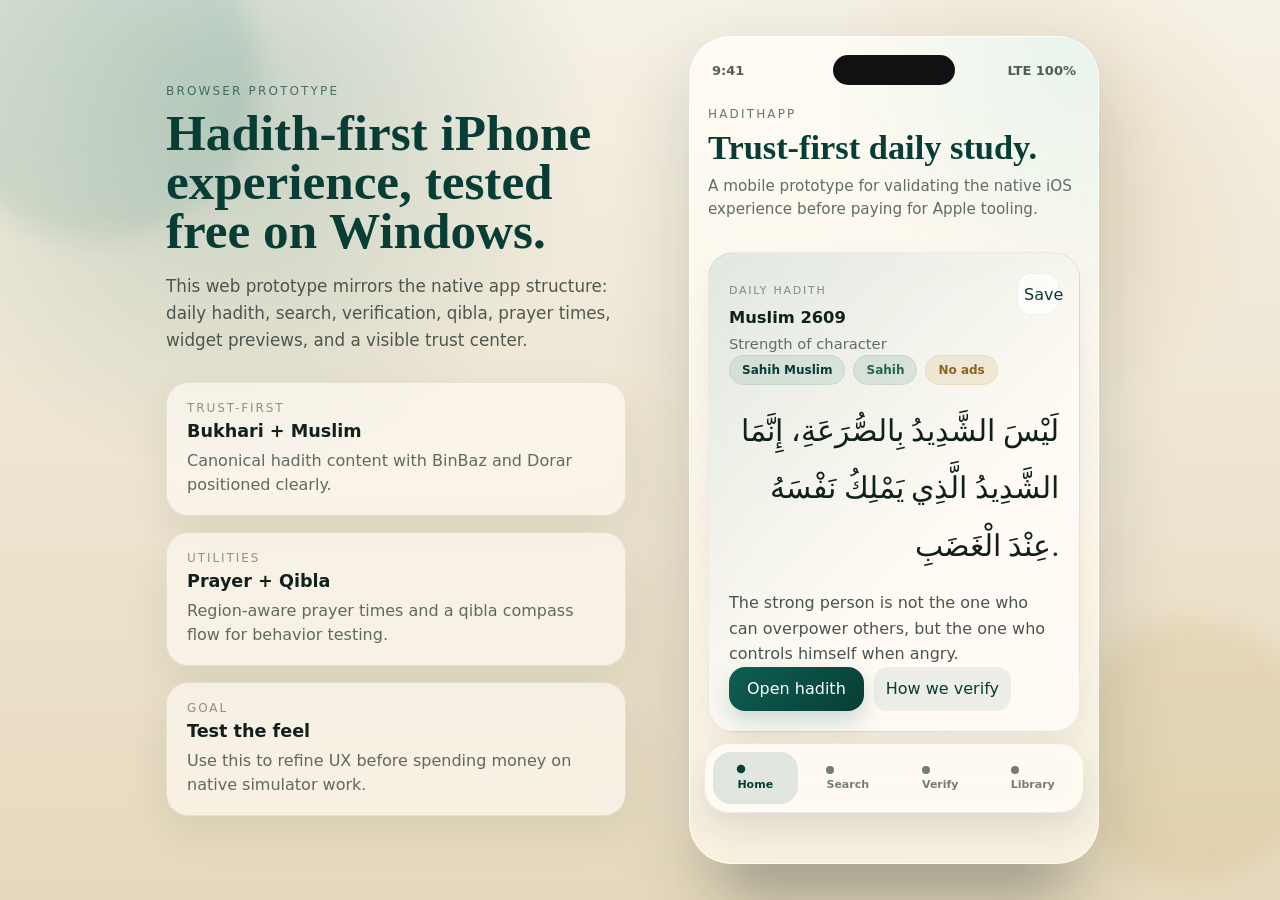
==== web-prototype/index.html @ 1dfb3464 "Add hadith app prototype" ====
<!DOCTYPE html>
<html lang="en">
<head>
  <meta charset="UTF-8">
  <meta name="viewport" content="width=device-width, initial-scale=1, viewport-fit=cover">
  <meta name="theme-color" content="#0f3f38">
  <meta name="mobile-web-app-capable" content="yes">
  <meta name="apple-mobile-web-app-capable" content="yes">
  <meta name="apple-mobile-web-app-status-bar-style" content="default">
  <meta name="apple-mobile-web-app-title" content="HadithApp">
  <meta name="format-detection" content="telephone=no">
  <title>HadithApp Prototype</title>
  <link rel="manifest" href="./manifest.webmanifest">
  <link rel="icon" type="image/png" sizes="192x192" href="./assets/icon-192.png">
  <link rel="apple-touch-icon" sizes="180x180" href="./assets/icon-180.png">
  <link rel="stylesheet" href="./styles.css">
</head>
<body>
  <div class="ambient ambient-one"></div>
  <div class="ambient ambient-two"></div>
  <main class="stage">
    <section class="overview">
      <p class="eyebrow">Browser Prototype</p>
      <h1>Hadith-first iPhone experience, tested free on Windows.</h1>
      <p class="lead">
        This web prototype mirrors the native app structure: daily hadith, search, verification, qibla,
        prayer times, widget previews, and a visible trust center.
      </p>
      <div class="overview-grid">
        <article class="overview-card">
          <span>Trust-first</span>
          <strong>Bukhari + Muslim</strong>
          <p>Canonical hadith content with BinBaz and Dorar positioned clearly.</p>
        </article>
        <article class="overview-card">
          <span>Utilities</span>
          <strong>Prayer + Qibla</strong>
          <p>Region-aware prayer times and a qibla compass flow for behavior testing.</p>
        </article>
        <article class="overview-card">
          <span>Goal</span>
          <strong>Test the feel</strong>
          <p>Use this to refine UX before spending money on native simulator work.</p>
        </article>
      </div>
    </section>

    <section class="phone-frame">
      <div class="phone-shadow"></div>
      <div class="phone">
        <header class="phone-topbar">
          <div class="status-time">9:41</div>
          <div class="dynamic-island"></div>
          <div class="status-meta">LTE 100%</div>
        </header>
        <div id="app" class="app-root" aria-live="polite"></div>
      </div>
    </section>
  </main>

  <script type="module" src="./app.js"></script>
</body>
</html>
---- web-prototype/styles.css ----
:root {
  --bg: #f2ecdf;
  --bg-deep: #d9cfb4;
  --surface: rgba(255, 252, 245, 0.78);
  --surface-strong: rgba(255, 251, 244, 0.94);
  --surface-ink: #15362f;
  --surface-muted: #5f6d66;
  --line: rgba(16, 38, 34, 0.08);
  --line-strong: rgba(16, 38, 34, 0.14);
  --brand: #0f5f53;
  --brand-strong: #073d34;
  --brand-soft: #d6efe7;
  --sand: #f8f3e4;
  --gold: #bc8f3b;
  --gold-soft: #f1d9a1;
  --danger: #a33d31;
  --warning: #b1722f;
  --success: #22674d;
  --shadow: 0 30px 80px rgba(19, 36, 31, 0.16);
  --radius-xl: 34px;
  --radius-lg: 26px;
  --radius-md: 20px;
  --radius-sm: 14px;
  --safe-top: max(16px, env(safe-area-inset-top));
  --safe-bottom: max(14px, env(safe-area-inset-bottom));
  --nav-height: 88px;
  --font-ui: "SF Pro Display", "Segoe UI", system-ui, sans-serif;
  --font-arabic: "Noto Naskh Arabic", "Geeza Pro", "Times New Roman", serif;
  --font-display: "Iowan Old Style", "Palatino Linotype", Georgia, serif;
}

* {
  box-sizing: border-box;
}

html,
body {
  margin: 0;
  min-height: 100%;
}

body {
  font-family: var(--font-ui);
  background:
    radial-gradient(circle at 18% 12%, rgba(11, 95, 83, 0.2), transparent 28%),
    radial-gradient(circle at 80% 20%, rgba(188, 143, 59, 0.18), transparent 20%),
    linear-gradient(180deg, #f6f1e6 0%, #e6d9bd 100%);
  color: #10211d;
  overflow-x: hidden;
}

.ambient {
  position: fixed;
  border-radius: 999px;
  pointer-events: none;
  filter: blur(12px);
  opacity: 0.6;
}

.ambient-one {
  width: 320px;
  height: 320px;
  background: rgba(12, 105, 90, 0.16);
  top: -80px;
  left: -60px;
}

.ambient-two {
  width: 260px;
  height: 260px;
  background: rgba(188, 143, 59, 0.2);
  right: -40px;
  bottom: 20px;
}

.stage {
  display: grid;
  grid-template-columns: minmax(280px, 460px) minmax(340px, 440px);
  gap: 48px;
  align-items: center;
  justify-content: center;
  min-height: 100svh;
  padding: 36px 28px;
}

.overview {
  position: relative;
  z-index: 1;
}

.eyebrow {
  margin: 0 0 10px;
  font-size: 12px;
  letter-spacing: 0.18em;
  text-transform: uppercase;
  color: rgba(15, 63, 56, 0.68);
}

.overview h1 {
  margin: 0;
  font-family: var(--font-display);
  font-size: clamp(2.2rem, 4vw, 4.4rem);
  line-height: 0.96;
  color: var(--brand-strong);
}

.lead {
  max-width: 48ch;
  margin: 18px 0 0;
  font-size: 1.05rem;
  line-height: 1.6;
  color: rgba(16, 33, 29, 0.72);
}

.overview-grid {
  display: grid;
  gap: 16px;
  margin-top: 28px;
}

.overview-card {
  padding: 18px 20px;
  border-radius: 22px;
  background: rgba(255, 251, 244, 0.65);
  backdrop-filter: blur(14px);
  border: 1px solid rgba(16, 33, 29, 0.08);
  box-shadow: 0 16px 44px rgba(16, 33, 29, 0.08);
}

.overview-card span {
  display: block;
  font-size: 12px;
  text-transform: uppercase;
  letter-spacing: 0.16em;
  color: rgba(16, 33, 29, 0.46);
}

.overview-card strong {
  display: block;
  margin-top: 6px;
  font-size: 1.1rem;
}

.overview-card p {
  margin: 8px 0 0;
  color: rgba(16, 33, 29, 0.66);
  line-height: 1.5;
}

.phone-frame {
  position: relative;
  display: flex;
  justify-content: center;
}

.phone-shadow {
  position: absolute;
  inset: auto 0 -24px 0;
  height: 42px;
  margin: auto;
  width: min(88%, 340px);
  background: rgba(16, 33, 29, 0.28);
  filter: blur(26px);
  border-radius: 999px;
}

.phone {
  position: relative;
  width: min(100%, 410px);
  height: min(92svh, 880px);
  background:
    radial-gradient(circle at top right, rgba(214, 239, 231, 0.6), transparent 30%),
    linear-gradient(180deg, rgba(255, 252, 245, 0.92) 0%, rgba(249, 243, 228, 0.92) 100%);
  border-radius: 42px;
  border: 1px solid rgba(255, 255, 255, 0.74);
  box-shadow: var(--shadow);
  overflow: hidden;
  backdrop-filter: blur(24px);
}

.phone-topbar {
  display: grid;
  grid-template-columns: 1fr auto 1fr;
  align-items: center;
  padding: calc(var(--safe-top) + 2px) 22px 10px;
  font-size: 13px;
  font-weight: 600;
  color: rgba(16, 33, 29, 0.72);
}

.status-time {
  justify-self: start;
}

.status-meta {
  justify-self: end;
}

.dynamic-island {
  width: 122px;
  height: 30px;
  border-radius: 999px;
  background: #111;
  justify-self: center;
}

.app-root {
  position: relative;
  height: calc(100% - 68px - var(--safe-top));
}

.screen {
  position: absolute;
  inset: 0 0 var(--nav-height) 0;
  overflow-y: auto;
  padding: 6px 18px calc(var(--safe-bottom) + 28px);
  scrollbar-width: none;
}

.screen::-webkit-scrollbar {
  display: none;
}

.screen-page {
  padding-top: 6px;
  animation: rise-fade 320ms ease;
}

.page-header {
  margin-bottom: 18px;
}

.page-title {
  margin: 0;
  font-family: var(--font-display);
  font-size: 2.15rem;
  line-height: 0.98;
  color: var(--brand-strong);
}

.page-subtitle {
  margin: 10px 0 0;
  font-size: 0.95rem;
  line-height: 1.5;
  color: var(--surface-muted);
}

.stack {
  display: grid;
  gap: 14px;
}

.card,
.sheet-card,
.widget-card,
.overview-panel {
  position: relative;
  border-radius: var(--radius-lg);
  border: 1px solid var(--line);
  background: var(--surface);
  backdrop-filter: blur(20px);
  box-shadow: 0 16px 32px rgba(16, 33, 29, 0.06);
}

.card {
  padding: 18px;
}

.hero-card {
  padding: 20px;
  background:
    linear-gradient(135deg, rgba(15, 95, 83, 0.12) 0%, rgba(255, 251, 244, 0.9) 62%),
    var(--surface);
}

.card-title-row {
  display: flex;
  justify-content: space-between;
  align-items: start;
  gap: 14px;
}

.card-eyebrow {
  font-size: 11px;
  letter-spacing: 0.16em;
  text-transform: uppercase;
  color: rgba(16, 33, 29, 0.48);
}

.card-title {
  margin: 6px 0 0;
  font-size: 1.02rem;
  font-weight: 700;
}

.card-subtitle {
  margin: 6px 0 0;
  font-size: 0.92rem;
  line-height: 1.45;
  color: var(--surface-muted);
}

.hadith-arabic {
  margin: 18px 0 0;
  font-family: var(--font-arabic);
  font-size: clamp(1.5rem, 3vw, 1.9rem);
  line-height: 1.9;
  text-align: right;
}

.hadith-english {
  margin: 14px 0 0;
  line-height: 1.6;
  color: rgba(16, 33, 29, 0.76);
}

.badge-row,
.meta-row {
  display: flex;
  flex-wrap: wrap;
  gap: 8px;
}

.badge {
  display: inline-flex;
  align-items: center;
  gap: 6px;
  min-height: 30px;
  padding: 0 12px;
  border-radius: 999px;
  font-size: 12px;
  font-weight: 700;
  border: 1px solid transparent;
}

.badge-brand {
  color: var(--brand-strong);
  background: rgba(15, 95, 83, 0.1);
  border-color: rgba(15, 95, 83, 0.08);
}

.badge-gold {
  color: #8a651d;
  background: rgba(188, 143, 59, 0.14);
  border-color: rgba(188, 143, 59, 0.12);
}

.badge-success {
  color: var(--success);
  background: rgba(34, 103, 77, 0.12);
  border-color: rgba(34, 103, 77, 0.08);
}

.badge-warning {
  color: var(--warning);
  background: rgba(177, 114, 47, 0.12);
  border-color: rgba(177, 114, 47, 0.08);
}

.badge-danger {
  color: var(--danger);
  background: rgba(163, 61, 49, 0.12);
  border-color: rgba(163, 61, 49, 0.08);
}

.button,
.ghost-button,
.icon-button,
.nav-button {
  appearance: none;
  border: none;
  font: inherit;
  cursor: pointer;
}

.button {
  display: inline-flex;
  align-items: center;
  justify-content: center;
  gap: 8px;
  min-height: 44px;
  padding: 0 18px;
  border-radius: 16px;
  color: white;
  background: linear-gradient(135deg, var(--brand) 0%, var(--brand-strong) 100%);
  box-shadow: 0 10px 24px rgba(15, 95, 83, 0.22);
}

.button.secondary {
  color: var(--surface-ink);
  background: rgba(255, 255, 255, 0.72);
  box-shadow: none;
}

.ghost-button {
  min-height: 40px;
  padding: 0 12px;
  border-radius: 14px;
  color: var(--brand-strong);
  background: rgba(15, 95, 83, 0.08);
}

.icon-button {
  width: 42px;
  height: 42px;
  border-radius: 14px;
  background: rgba(255, 255, 255, 0.72);
  color: var(--brand-strong);
  border: 1px solid rgba(16, 33, 29, 0.06);
}

.utility-grid {
  display: grid;
  grid-template-columns: repeat(2, minmax(0, 1fr));
  gap: 12px;
}

.utility-card {
  padding: 16px;
  min-height: 150px;
  border-radius: 24px;
  background:
    radial-gradient(circle at top right, rgba(255, 255, 255, 0.8), transparent 28%),
    linear-gradient(145deg, rgba(15, 95, 83, 0.12), rgba(255, 251, 244, 0.94));
  border: 1px solid rgba(16, 33, 29, 0.08);
}

.utility-card.qibla {
  background:
    radial-gradient(circle at top right, rgba(255, 255, 255, 0.8), transparent 28%),
    linear-gradient(145deg, rgba(65, 132, 129, 0.14), rgba(255, 251, 244, 0.94));
}

.utility-kicker {
  font-size: 12px;
  letter-spacing: 0.14em;
  text-transform: uppercase;
  color: rgba(16, 33, 29, 0.44);
}

.utility-title {
  margin: 8px 0 0;
  font-size: 1rem;
  font-weight: 700;
}

.utility-copy {
  margin: 8px 0 0;
  line-height: 1.45;
  color: var(--surface-muted);
}

.widget-grid {
  display: grid;
  grid-template-columns: 1fr 1fr;
  gap: 12px;
}

.widget-card {
  padding: 16px;
  min-height: 166px;
  background:
    linear-gradient(180deg, rgba(252, 249, 243, 0.98), rgba(239, 248, 244, 0.86));
}

.widget-card.prayer {
  background:
    linear-gradient(180deg, rgba(255, 251, 245, 0.98), rgba(245, 238, 219, 0.92));
}

.widget-mini-label {
  font-size: 11px;
  letter-spacing: 0.16em;
  text-transform: uppercase;
  color: rgba(16, 33, 29, 0.4);
}

.widget-title {
  margin: 8px 0 0;
  font-size: 0.98rem;
  font-weight: 700;
}

.widget-body {
  margin-top: 10px;
  font-size: 0.88rem;
  line-height: 1.45;
}

.widget-arabic {
  margin-top: 10px;
  font-family: var(--font-arabic);
  font-size: 1.05rem;
  line-height: 1.75;
  text-align: right;
}

.field,
.textarea,
.select {
  width: 100%;
  border-radius: 18px;
  border: 1px solid rgba(16, 33, 29, 0.08);
  background: rgba(255, 255, 255, 0.82);
  color: #11221e;
  font: inherit;
}

.field,
.select {
  min-height: 48px;
  padding: 0 14px;
}

.textarea {
  min-height: 150px;
  resize: vertical;
  padding: 14px;
  line-height: 1.55;
}

.list {
  display: grid;
  gap: 10px;
}

.list-item {
  padding: 16px;
  border-radius: 20px;
  background: rgba(255, 255, 255, 0.68);
  border: 1px solid rgba(16, 33, 29, 0.06);
}

.list-title {
  margin: 0;
  font-size: 0.98rem;
  font-weight: 700;
}

.list-copy {
  margin: 8px 0 0;
  line-height: 1.5;
  color: var(--surface-muted);
}

.list-foot {
  margin-top: 10px;
  font-size: 12px;
  color: rgba(16, 33, 29, 0.5);
}

.bottom-nav {
  position: absolute;
  inset: auto 14px calc(var(--safe-bottom) + 10px) 14px;
  height: 70px;
  padding: 8px;
  display: grid;
  grid-template-columns: repeat(4, 1fr);
  gap: 8px;
  border-radius: 24px;
  background: rgba(255, 251, 244, 0.88);
  border: 1px solid rgba(16, 33, 29, 0.08);
  backdrop-filter: blur(18px);
  box-shadow: 0 14px 34px rgba(16, 33, 29, 0.12);
}

.nav-button {
  display: grid;
  place-items: center;
  border-radius: 18px;
  color: rgba(16, 33, 29, 0.58);
  background: transparent;
  transition: transform 180ms ease, background 180ms ease, color 180ms ease;
}

.nav-button strong {
  display: block;
  font-size: 11px;
  margin-top: 4px;
}

.nav-button.active {
  color: var(--brand-strong);
  background: rgba(15, 95, 83, 0.12);
}

.nav-button.active .nav-dot {
  transform: translateY(-1px) scale(1.06);
}

.nav-dot {
  width: 8px;
  height: 8px;
  border-radius: 999px;
  background: currentColor;
  transition: transform 180ms ease;
}

.sheet-backdrop {
  position: absolute;
  inset: 0;
  background: rgba(15, 28, 25, 0.44);
  backdrop-filter: blur(20px);
  animation: fade-in 220ms ease;
}

.sheet {
  position: absolute;
  inset: 18px 12px calc(var(--safe-bottom) + 12px);
  display: grid;
  grid-template-rows: auto 1fr;
  gap: 10px;
  padding: 14px 14px 0;
  border-radius: 30px;
  background: rgba(249, 244, 235, 0.96);
  border: 1px solid rgba(255, 255, 255, 0.48);
  box-shadow: 0 30px 70px rgba(0, 0, 0, 0.18);
  animation: sheet-rise 280ms cubic-bezier(.2,.8,.2,1);
}

.sheet-grabber {
  justify-self: center;
  width: 58px;
  height: 6px;
  border-radius: 999px;
  background: rgba(16, 33, 29, 0.18);
}

.sheet-body {
  overflow-y: auto;
  padding: 0 4px calc(var(--safe-bottom) + 18px);
  scrollbar-width: none;
}

.sheet-body::-webkit-scrollbar {
  display: none;
}

.sheet-head {
  display: flex;
  justify-content: space-between;
  align-items: start;
  gap: 14px;
  margin-bottom: 16px;
}

.sheet-title {
  margin: 4px 0 0;
  font-family: var(--font-display);
  font-size: 1.9rem;
  line-height: 0.98;
}

.muted {
  color: var(--surface-muted);
}

.info-grid {
  display: grid;
  gap: 10px;
}

.info-row,
.setting-row {
  display: flex;
  justify-content: space-between;
  align-items: center;
  gap: 12px;
  padding: 12px 0;
  border-bottom: 1px solid rgba(16, 33, 29, 0.08);
}

.info-row:last-child,
.setting-row:last-child {
  border-bottom: none;
}

.mono {
  font-family: ui-monospace, SFMono-Regular, Menlo, monospace;
}

.dial-wrap {
  margin-top: 10px;
  display: grid;
  place-items: center;
}

.dial {
  position: relative;
  width: min(100%, 280px);
  aspect-ratio: 1;
  border-radius: 50%;
  background:
    radial-gradient(circle at center, rgba(255,255,255,0.86) 0%, rgba(214,239,231,0.7) 40%, rgba(15,95,83,0.08) 100%);
  border: 1px solid rgba(16, 33, 29, 0.08);
}

.dial-ring {
  position: absolute;
  inset: 14px;
  border-radius: 50%;
  border: 1px dashed rgba(16, 33, 29, 0.18);
}

.dial-north {
  position: absolute;
  top: 18px;
  left: 50%;
  transform: translateX(-50%);
  font-size: 11px;
  font-weight: 700;
  letter-spacing: 0.16em;
  text-transform: uppercase;
  color: rgba(16, 33, 29, 0.48);
}

.dial-arrow {
  position: absolute;
  left: 50%;
  top: 50%;
  width: 18px;
  height: 112px;
  transform-origin: center 80%;
  transform: translate(-50%, -82%) rotate(var(--arrow-rotation, 0deg));
}

.dial-arrow::before {
  content: "";
  position: absolute;
  left: 50%;
  top: 0;
  width: 18px;
  height: 18px;
  transform: translateX(-50%) rotate(45deg);
  border-radius: 4px;
  background: linear-gradient(180deg, #0f7767, #0f4c42);
}

.dial-arrow::after {
  content: "";
  position: absolute;
  left: 50%;
  top: 12px;
  width: 8px;
  height: 96px;
  transform: translateX(-50%);
  border-radius: 999px;
  background: linear-gradient(180deg, rgba(15,119,103,0.9), rgba(15,76,66,0.16));
}

.map-card {
  padding: 14px;
  border-radius: 24px;
  background: rgba(255, 255, 255, 0.72);
  border: 1px solid rgba(16, 33, 29, 0.06);
}

.map-card svg {
  width: 100%;
  height: auto;
  display: block;
}

.kpi-grid {
  display: grid;
  grid-template-columns: repeat(3, 1fr);
  gap: 10px;
}

.kpi {
  padding: 14px;
  border-radius: 20px;
  background: rgba(255, 255, 255, 0.72);
  border: 1px solid rgba(16, 33, 29, 0.06);
}

.kpi-label {
  font-size: 11px;
  letter-spacing: 0.16em;
  text-transform: uppercase;
  color: rgba(16, 33, 29, 0.44);
}

.kpi-value {
  margin-top: 8px;
  font-size: 1.1rem;
  font-weight: 800;
}

.segmented {
  display: inline-grid;
  grid-template-columns: repeat(2, minmax(0, 1fr));
  gap: 6px;
  padding: 6px;
  border-radius: 18px;
  background: rgba(15, 95, 83, 0.08);
}

.segment-button {
  min-height: 38px;
  padding: 0 14px;
  border-radius: 14px;
  background: transparent;
  color: rgba(16, 33, 29, 0.62);
}

.segment-button.active {
  background: rgba(255, 255, 255, 0.88);
  color: var(--brand-strong);
  box-shadow: 0 4px 10px rgba(16, 33, 29, 0.08);
}

.settings-grid {
  display: grid;
  gap: 12px;
}

.offset-grid {
  display: grid;
  gap: 10px;
}

.offset-row {
  display: grid;
  grid-template-columns: 1fr auto auto auto;
  gap: 8px;
  align-items: center;
  padding: 12px 14px;
  border-radius: 18px;
  background: rgba(255, 255, 255, 0.74);
}

.offset-value {
  min-width: 54px;
  text-align: center;
  font-weight: 700;
}

.empty-state {
  padding: 22px;
  border-radius: 22px;
  background: rgba(255,255,255,0.58);
  border: 1px dashed rgba(16, 33, 29, 0.12);
  color: var(--surface-muted);
  line-height: 1.55;
}

.link-list {
  display: grid;
  gap: 10px;
}

.link-card {
  display: block;
  padding: 16px;
  border-radius: 20px;
  text-decoration: none;
  color: inherit;
  background: rgba(255,255,255,0.74);
  border: 1px solid rgba(16, 33, 29, 0.06);
}

.link-card strong {
  display: block;
}

.link-card span {
  display: block;
  margin-top: 8px;
  line-height: 1.5;
  color: var(--surface-muted);
}

.actions {
  display: flex;
  flex-wrap: wrap;
  gap: 10px;
}

.footer-note {
  margin-top: 16px;
  font-size: 12px;
  line-height: 1.5;
  color: rgba(16, 33, 29, 0.5);
}

@keyframes rise-fade {
  from {
    opacity: 0;
    transform: translateY(10px);
  }
  to {
    opacity: 1;
    transform: translateY(0);
  }
}

@keyframes fade-in {
  from { opacity: 0; }
  to { opacity: 1; }
}

@keyframes sheet-rise {
  from {
    opacity: 0;
    transform: translateY(18px) scale(0.98);
  }
  to {
    opacity: 1;
    transform: translateY(0) scale(1);
  }
}

@media (max-width: 1080px) {
  .stage {
    grid-template-columns: 1fr;
    justify-items: center;
    gap: 22px;
    padding: 18px 12px 26px;
  }

  .overview {
    max-width: 540px;
    text-align: center;
  }

  .lead {
    margin-left: auto;
    margin-right: auto;
  }
}

@media (max-width: 640px) {
  .overview {
    display: none;
  }

  .stage {
    padding: 0;
    min-height: 100svh;
  }

  .phone-frame,
  .phone,
  .phone-shadow {
    width: 100%;
    height: 100svh;
    max-width: none;
  }

  .phone {
    border-radius: 0;
    border: none;
  }

  .utility-grid,
  .widget-grid {
    grid-template-columns: 1fr;
  }
}

body.standalone .ambient {
  display: none;
}

body.standalone .stage {
  padding: 0;
  gap: 0;
  min-height: 100svh;
  grid-template-columns: 1fr;
}

body.standalone .overview {
  display: none;
}

body.standalone .phone-frame,
body.standalone .phone {
  width: 100%;
  max-width: none;
  height: 100svh;
}

body.standalone .phone {
  border-radius: 0;
  border: none;
  box-shadow: none;
}

body.standalone .phone-shadow,
body.standalone .phone-topbar {
  display: none;
}

body.standalone .app-root {
  height: 100%;
}

body.standalone .screen {
  padding-top: calc(var(--safe-top) + 8px);
}

@media (display-mode: standalone) {
  .ambient {
    display: none;
  }

  .stage {
    padding: 0;
    gap: 0;
    min-height: 100svh;
    grid-template-columns: 1fr;
  }

  .overview {
    display: none;
  }

  .phone-frame,
  .phone {
    width: 100%;
    max-width: none;
    height: 100svh;
  }

  .phone {
    border-radius: 0;
    border: none;
    box-shadow: none;
  }

  .phone-shadow,
  .phone-topbar {
    display: none;
  }

  .app-root {
    height: 100%;
  }

  .screen {
    padding-top: calc(var(--safe-top) + 8px);
  }
}
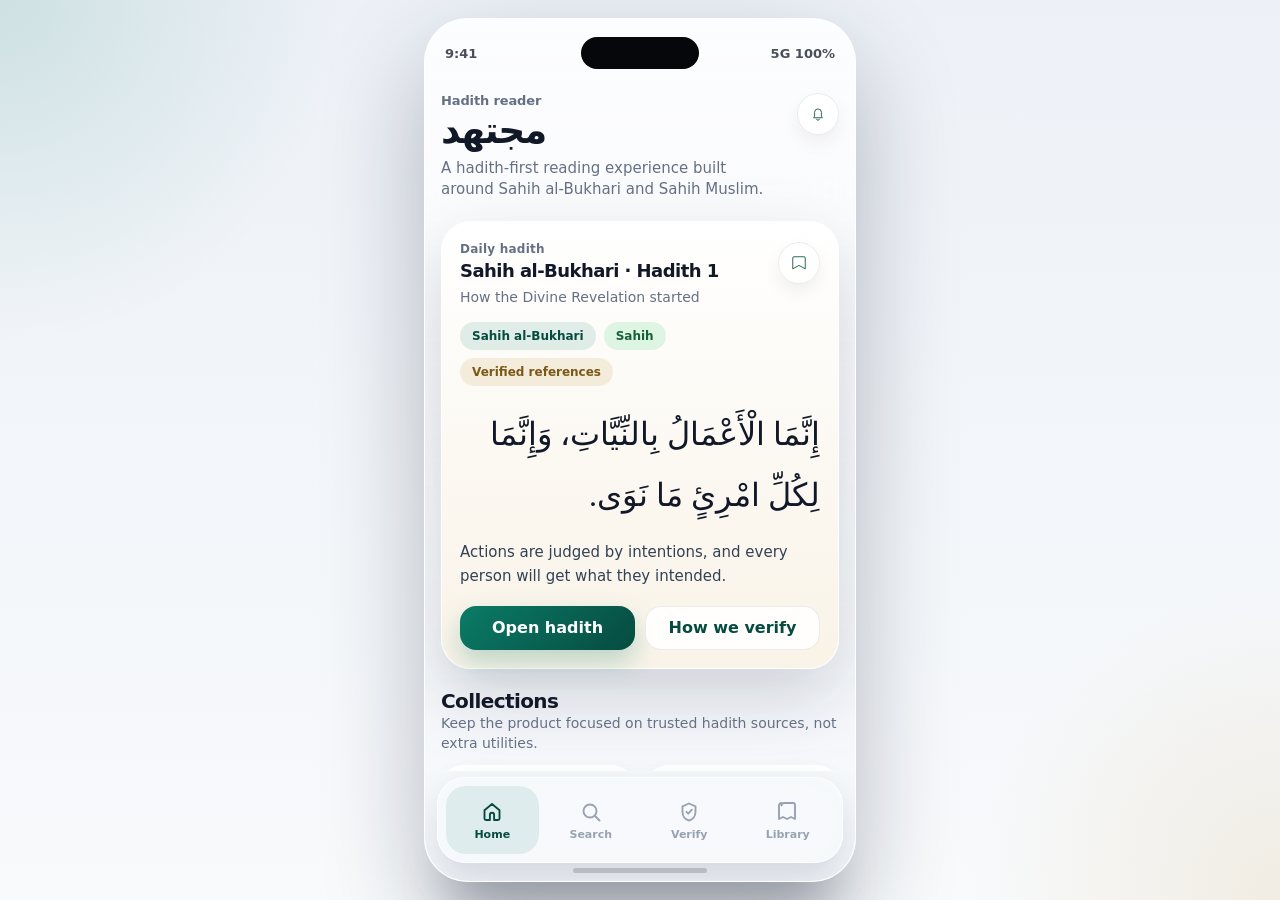
==== commit c78b3a3d: "Refocus prototype on hadith reading" ====
--- a/web-prototype/index.html
+++ b/web-prototype/index.html
@@ -3,61 +3,33 @@
 <head>
   <meta charset="UTF-8">
   <meta name="viewport" content="width=device-width, initial-scale=1, viewport-fit=cover">
-  <meta name="theme-color" content="#0f3f38">
+  <meta name="theme-color" content="#eef1f7">
   <meta name="mobile-web-app-capable" content="yes">
   <meta name="apple-mobile-web-app-capable" content="yes">
-  <meta name="apple-mobile-web-app-status-bar-style" content="default">
-  <meta name="apple-mobile-web-app-title" content="HadithApp">
+  <meta name="apple-mobile-web-app-status-bar-style" content="black-translucent">
+  <meta name="apple-mobile-web-app-title" content="مجتهد">
   <meta name="format-detection" content="telephone=no">
-  <title>HadithApp Prototype</title>
+  <title>مجتهد</title>
   <link rel="manifest" href="./manifest.webmanifest">
   <link rel="icon" type="image/png" sizes="192x192" href="./assets/icon-192.png">
   <link rel="apple-touch-icon" sizes="180x180" href="./assets/icon-180.png">
   <link rel="stylesheet" href="./styles.css">
 </head>
 <body>
-  <div class="ambient ambient-one"></div>
-  <div class="ambient ambient-two"></div>
-  <main class="stage">
-    <section class="overview">
-      <p class="eyebrow">Browser Prototype</p>
-      <h1>Hadith-first iPhone experience, tested free on Windows.</h1>
-      <p class="lead">
-        This web prototype mirrors the native app structure: daily hadith, search, verification, qibla,
-        prayer times, widget previews, and a visible trust center.
-      </p>
-      <div class="overview-grid">
-        <article class="overview-card">
-          <span>Trust-first</span>
-          <strong>Bukhari + Muslim</strong>
-          <p>Canonical hadith content with BinBaz and Dorar positioned clearly.</p>
-        </article>
-        <article class="overview-card">
-          <span>Utilities</span>
-          <strong>Prayer + Qibla</strong>
-          <p>Region-aware prayer times and a qibla compass flow for behavior testing.</p>
-        </article>
-        <article class="overview-card">
-          <span>Goal</span>
-          <strong>Test the feel</strong>
-          <p>Use this to refine UX before spending money on native simulator work.</p>
-        </article>
-      </div>
-    </section>
-
-    <section class="phone-frame">
-      <div class="phone-shadow"></div>
-      <div class="phone">
-        <header class="phone-topbar">
+  <main class="device-stage">
+    <section class="device-frame" aria-label="iPhone preview shell">
+      <div class="device-shadow"></div>
+      <div class="device">
+        <header class="status-bar" aria-hidden="true">
           <div class="status-time">9:41</div>
-          <div class="dynamic-island"></div>
-          <div class="status-meta">LTE 100%</div>
+          <div class="status-island"></div>
+          <div class="status-meta">5G 100%</div>
         </header>
         <div id="app" class="app-root" aria-live="polite"></div>
+        <div class="home-indicator" aria-hidden="true"></div>
       </div>
     </section>
   </main>
-
   <script type="module" src="./app.js"></script>
 </body>
 </html>
--- a/web-prototype/styles.css
+++ b/web-prototype/styles.css
@@ -1,32 +1,32 @@
 :root {
-  --bg: #f2ecdf;
-  --bg-deep: #d9cfb4;
-  --surface: rgba(255, 252, 245, 0.78);
-  --surface-strong: rgba(255, 251, 244, 0.94);
-  --surface-ink: #15362f;
-  --surface-muted: #5f6d66;
-  --line: rgba(16, 38, 34, 0.08);
-  --line-strong: rgba(16, 38, 34, 0.14);
-  --brand: #0f5f53;
-  --brand-strong: #073d34;
-  --brand-soft: #d6efe7;
-  --sand: #f8f3e4;
-  --gold: #bc8f3b;
-  --gold-soft: #f1d9a1;
-  --danger: #a33d31;
-  --warning: #b1722f;
-  --success: #22674d;
-  --shadow: 0 30px 80px rgba(19, 36, 31, 0.16);
+  --bg: #edf1f7;
+  --bg-bottom: #f8fafc;
+  --surface: rgba(255, 255, 255, 0.88);
+  --surface-strong: rgba(255, 255, 255, 0.96);
+  --surface-tint: rgba(246, 249, 252, 0.94);
+  --surface-soft: rgba(251, 244, 232, 0.92);
+  --label: #111827;
+  --secondary: #667085;
+  --tertiary: #98a2b3;
+  --line: rgba(15, 23, 42, 0.08);
+  --line-strong: rgba(15, 23, 42, 0.12);
+  --accent: #0b7b67;
+  --accent-strong: #064b40;
+  --accent-soft: rgba(11, 123, 103, 0.12);
+  --gold: #c59a4a;
+  --shadow: 0 28px 72px rgba(15, 23, 42, 0.18);
+  --phone-shadow: 0 40px 100px rgba(15, 23, 42, 0.28);
   --radius-xl: 34px;
-  --radius-lg: 26px;
-  --radius-md: 20px;
-  --radius-sm: 14px;
-  --safe-top: max(16px, env(safe-area-inset-top));
+  --radius-lg: 28px;
+  --radius-md: 22px;
+  --radius-sm: 18px;
+  --status-height: 54px;
+  --tabbar-height: 86px;
+  --safe-top: max(14px, env(safe-area-inset-top));
   --safe-bottom: max(14px, env(safe-area-inset-bottom));
-  --nav-height: 88px;
   --font-ui: "SF Pro Display", "Segoe UI", system-ui, sans-serif;
+  --font-text: "SF Pro Text", "Segoe UI", system-ui, sans-serif;
   --font-arabic: "Noto Naskh Arabic", "Geeza Pro", "Times New Roman", serif;
-  --font-display: "Iowan Old Style", "Palatino Linotype", Georgia, serif;
 }
 
 * {
@@ -40,152 +40,82 @@
 }
 
 body {
-  font-family: var(--font-ui);
+  font-family: var(--font-text);
+  color: var(--label);
   background:
-    radial-gradient(circle at 18% 12%, rgba(11, 95, 83, 0.2), transparent 28%),
-    radial-gradient(circle at 80% 20%, rgba(188, 143, 59, 0.18), transparent 20%),
-    linear-gradient(180deg, #f6f1e6 0%, #e6d9bd 100%);
-  color: #10211d;
-  overflow-x: hidden;
-}
-
-.ambient {
-  position: fixed;
+    radial-gradient(circle at top left, rgba(11, 123, 103, 0.14), transparent 22%),
+    radial-gradient(circle at bottom right, rgba(197, 154, 74, 0.14), transparent 20%),
+    linear-gradient(180deg, var(--bg) 0%, var(--bg-bottom) 100%);
+  overflow: hidden;
+}
+
+button,
+input,
+textarea,
+select {
+  font: inherit;
+}
+
+button {
+  appearance: none;
+  border: none;
+  background: transparent;
+  cursor: pointer;
+}
+
+input,
+textarea,
+select {
+  appearance: none;
+  border: none;
+  outline: none;
+  background: transparent;
+  color: inherit;
+}
+
+.device-stage {
+  display: grid;
+  place-items: center;
+  min-height: 100svh;
+  padding: 18px;
+}
+
+.device-frame {
+  position: relative;
+  width: min(100vw, 432px);
+}
+
+.device-shadow {
+  position: absolute;
+  inset: auto 24px -18px;
+  height: 42px;
   border-radius: 999px;
-  pointer-events: none;
-  filter: blur(12px);
-  opacity: 0.6;
-}
-
-.ambient-one {
-  width: 320px;
-  height: 320px;
-  background: rgba(12, 105, 90, 0.16);
-  top: -80px;
-  left: -60px;
-}
-
-.ambient-two {
-  width: 260px;
-  height: 260px;
-  background: rgba(188, 143, 59, 0.2);
-  right: -40px;
-  bottom: 20px;
-}
-
-.stage {
-  display: grid;
-  grid-template-columns: minmax(280px, 460px) minmax(340px, 440px);
-  gap: 48px;
-  align-items: center;
-  justify-content: center;
-  min-height: 100svh;
-  padding: 36px 28px;
-}
-
-.overview {
+  background: rgba(15, 23, 42, 0.32);
+  filter: blur(24px);
+}
+
+.device {
   position: relative;
-  z-index: 1;
-}
-
-.eyebrow {
-  margin: 0 0 10px;
-  font-size: 12px;
-  letter-spacing: 0.18em;
-  text-transform: uppercase;
-  color: rgba(15, 63, 56, 0.68);
-}
-
-.overview h1 {
-  margin: 0;
-  font-family: var(--font-display);
-  font-size: clamp(2.2rem, 4vw, 4.4rem);
-  line-height: 0.96;
-  color: var(--brand-strong);
-}
-
-.lead {
-  max-width: 48ch;
-  margin: 18px 0 0;
-  font-size: 1.05rem;
-  line-height: 1.6;
-  color: rgba(16, 33, 29, 0.72);
-}
-
-.overview-grid {
-  display: grid;
-  gap: 16px;
-  margin-top: 28px;
-}
-
-.overview-card {
-  padding: 18px 20px;
-  border-radius: 22px;
-  background: rgba(255, 251, 244, 0.65);
-  backdrop-filter: blur(14px);
-  border: 1px solid rgba(16, 33, 29, 0.08);
-  box-shadow: 0 16px 44px rgba(16, 33, 29, 0.08);
-}
-
-.overview-card span {
-  display: block;
-  font-size: 12px;
-  text-transform: uppercase;
-  letter-spacing: 0.16em;
-  color: rgba(16, 33, 29, 0.46);
-}
-
-.overview-card strong {
-  display: block;
-  margin-top: 6px;
-  font-size: 1.1rem;
-}
-
-.overview-card p {
-  margin: 8px 0 0;
-  color: rgba(16, 33, 29, 0.66);
-  line-height: 1.5;
-}
-
-.phone-frame {
-  position: relative;
-  display: flex;
-  justify-content: center;
-}
-
-.phone-shadow {
-  position: absolute;
-  inset: auto 0 -24px 0;
-  height: 42px;
-  margin: auto;
-  width: min(88%, 340px);
-  background: rgba(16, 33, 29, 0.28);
-  filter: blur(26px);
-  border-radius: 999px;
-}
-
-.phone {
-  position: relative;
-  width: min(100%, 410px);
-  height: min(92svh, 880px);
+  width: 100%;
+  height: min(920px, calc(100svh - 36px));
+  border-radius: 44px;
+  overflow: hidden;
+  border: 1px solid rgba(255, 255, 255, 0.72);
   background:
-    radial-gradient(circle at top right, rgba(214, 239, 231, 0.6), transparent 30%),
-    linear-gradient(180deg, rgba(255, 252, 245, 0.92) 0%, rgba(249, 243, 228, 0.92) 100%);
-  border-radius: 42px;
-  border: 1px solid rgba(255, 255, 255, 0.74);
-  box-shadow: var(--shadow);
-  overflow: hidden;
-  backdrop-filter: blur(24px);
-}
-
-.phone-topbar {
+    linear-gradient(180deg, rgba(255, 255, 255, 0.82), rgba(244, 247, 251, 0.96));
+  box-shadow: var(--phone-shadow);
+  backdrop-filter: blur(26px);
+}
+
+.status-bar {
   display: grid;
   grid-template-columns: 1fr auto 1fr;
   align-items: center;
-  padding: calc(var(--safe-top) + 2px) 22px 10px;
+  min-height: var(--status-height);
+  padding: calc(var(--safe-top) + 4px) 20px 8px;
   font-size: 13px;
   font-weight: 600;
-  color: rgba(16, 33, 29, 0.72);
+  color: rgba(17, 24, 39, 0.76);
 }
 
 .status-time {
@@ -196,695 +126,830 @@
   justify-self: end;
 }
 
-.dynamic-island {
-  width: 122px;
-  height: 30px;
+.status-island {
+  width: 118px;
+  height: 32px;
   border-radius: 999px;
-  background: #111;
-  justify-self: center;
+  background: #05070b;
 }
 
 .app-root {
   position: relative;
-  height: calc(100% - 68px - var(--safe-top));
+  height: calc(100% - var(--status-height));
+}
+
+.screen-shell {
+  position: absolute;
+  inset: 0 0 calc(var(--tabbar-height) + var(--safe-bottom) + 14px) 0;
+  overflow-y: auto;
+  padding: 12px 16px 28px;
+  scrollbar-width: none;
+}
+
+.screen-shell::-webkit-scrollbar,
+.sheet-body::-webkit-scrollbar {
+  display: none;
 }
 
 .screen {
-  position: absolute;
-  inset: 0 0 var(--nav-height) 0;
-  overflow-y: auto;
-  padding: 6px 18px calc(var(--safe-bottom) + 28px);
-  scrollbar-width: none;
-}
-
-.screen::-webkit-scrollbar {
-  display: none;
-}
-
-.screen-page {
-  padding-top: 6px;
-  animation: rise-fade 320ms ease;
-}
-
-.page-header {
-  margin-bottom: 18px;
-}
-
-.page-title {
+  display: grid;
+  gap: 20px;
+  align-content: start;
+  animation: fade-up 260ms ease;
+}
+
+.top-header {
+  display: flex;
+  align-items: flex-start;
+  justify-content: space-between;
+  gap: 14px;
+  padding-top: 4px;
+}
+
+.kicker {
   margin: 0;
-  font-family: var(--font-display);
-  font-size: 2.15rem;
-  line-height: 0.98;
-  color: var(--brand-strong);
-}
-
-.page-subtitle {
-  margin: 10px 0 0;
-  font-size: 0.95rem;
-  line-height: 1.5;
-  color: var(--surface-muted);
-}
-
-.stack {
-  display: grid;
-  gap: 14px;
-}
-
-.card,
-.sheet-card,
-.widget-card,
-.overview-panel {
-  position: relative;
-  border-radius: var(--radius-lg);
+  color: var(--secondary);
+  font-size: 13px;
+  font-weight: 600;
+  letter-spacing: -0.01em;
+}
+
+.large-title {
+  margin: 4px 0 0;
+  font-family: var(--font-ui);
+  font-size: clamp(2rem, 5vw, 2.35rem);
+  line-height: 1;
+  letter-spacing: -0.04em;
+  font-weight: 780;
+}
+
+.support-copy {
+  margin: 8px 0 0;
+  color: var(--secondary);
+  font-size: 15px;
+  line-height: 1.45;
+}
+
+.circle-action,
+.trailing-action {
+  flex: 0 0 auto;
+  display: inline-grid;
+  place-items: center;
+  min-width: 42px;
+  min-height: 42px;
+  border-radius: 999px;
+  color: var(--accent-strong);
+  background: rgba(255, 255, 255, 0.72);
   border: 1px solid var(--line);
-  background: var(--surface);
-  backdrop-filter: blur(20px);
-  box-shadow: 0 16px 32px rgba(16, 33, 29, 0.06);
-}
-
-.card {
-  padding: 18px;
-}
-
-.hero-card {
-  padding: 20px;
+  box-shadow: 0 8px 18px rgba(15, 23, 42, 0.06);
+}
+
+.circle-action svg,
+.trailing-action svg,
+.row-save svg,
+.row-icon svg,
+.search-icon svg,
+.search-clear svg,
+.close-button svg,
+.disclosure svg,
+.permission-pill svg,
+.inline-button svg {
+  width: 20px;
+  height: 20px;
+}
+
+.reading-card {
+  padding: 20px 18px 18px;
+  border-radius: 30px;
   background:
-    linear-gradient(135deg, rgba(15, 95, 83, 0.12) 0%, rgba(255, 251, 244, 0.9) 62%),
-    var(--surface);
-}
-
-.card-title-row {
-  display: flex;
+    linear-gradient(180deg, rgba(255, 255, 255, 0.98), rgba(249, 243, 231, 0.98));
+  border: 1px solid rgba(255, 255, 255, 0.88);
+  box-shadow: var(--shadow);
+}
+
+.reading-head {
+  display: flex;
+  align-items: flex-start;
   justify-content: space-between;
-  align-items: start;
-  gap: 14px;
-}
-
-.card-eyebrow {
-  font-size: 11px;
-  letter-spacing: 0.16em;
-  text-transform: uppercase;
-  color: rgba(16, 33, 29, 0.48);
-}
-
-.card-title {
-  margin: 6px 0 0;
-  font-size: 1.02rem;
-  font-weight: 700;
-}
-
-.card-subtitle {
-  margin: 6px 0 0;
-  font-size: 0.92rem;
-  line-height: 1.45;
-  color: var(--surface-muted);
-}
-
-.hadith-arabic {
-  margin: 18px 0 0;
-  font-family: var(--font-arabic);
-  font-size: clamp(1.5rem, 3vw, 1.9rem);
-  line-height: 1.9;
-  text-align: right;
-}
-
-.hadith-english {
-  margin: 14px 0 0;
-  line-height: 1.6;
-  color: rgba(16, 33, 29, 0.76);
+  gap: 12px;
 }
 
 .badge-row,
-.meta-row {
+.action-row,
+.inline-meta,
+.meta-stack,
+.reference-list,
+.preference-stack,
+.result-stack,
+.library-stack {
+  display: grid;
+  gap: 10px;
+}
+
+.inline-meta {
+  gap: 8px;
+}
+
+.badge-row {
   display: flex;
   flex-wrap: wrap;
   gap: 8px;
+  margin-top: 14px;
 }
 
 .badge {
   display: inline-flex;
   align-items: center;
-  gap: 6px;
-  min-height: 30px;
+  min-height: 28px;
   padding: 0 12px;
   border-radius: 999px;
   font-size: 12px;
   font-weight: 700;
-  border: 1px solid transparent;
-}
-
-.badge-brand {
-  color: var(--brand-strong);
-  background: rgba(15, 95, 83, 0.1);
-  border-color: rgba(15, 95, 83, 0.08);
-}
-
-.badge-gold {
-  color: #8a651d;
-  background: rgba(188, 143, 59, 0.14);
-  border-color: rgba(188, 143, 59, 0.12);
-}
-
-.badge-success {
-  color: var(--success);
-  background: rgba(34, 103, 77, 0.12);
-  border-color: rgba(34, 103, 77, 0.08);
-}
-
-.badge-warning {
-  color: var(--warning);
-  background: rgba(177, 114, 47, 0.12);
-  border-color: rgba(177, 114, 47, 0.08);
-}
-
-.badge-danger {
-  color: var(--danger);
-  background: rgba(163, 61, 49, 0.12);
-  border-color: rgba(163, 61, 49, 0.08);
-}
-
-.button,
-.ghost-button,
-.icon-button,
-.nav-button {
-  appearance: none;
-  border: none;
-  font: inherit;
-  cursor: pointer;
-}
-
-.button {
+}
+
+.badge.accent {
+  color: var(--accent-strong);
+  background: rgba(11, 123, 103, 0.12);
+}
+
+.badge.gold {
+  color: #7a5817;
+  background: rgba(197, 154, 74, 0.16);
+}
+
+.badge.neutral {
+  color: #475467;
+  background: rgba(15, 23, 42, 0.06);
+}
+
+.badge.success {
+  color: #17603a;
+  background: rgba(34, 197, 94, 0.14);
+}
+
+.card-label {
+  margin: 0;
+  font-size: 12px;
+  font-weight: 700;
+  letter-spacing: 0.02em;
+  color: var(--secondary);
+}
+
+.card-title {
+  margin: 4px 0 0;
+  font-size: 18px;
+  font-weight: 720;
+  letter-spacing: -0.03em;
+}
+
+.card-copy {
+  margin: 6px 0 0;
+  color: var(--secondary);
+  font-size: 14px;
+  line-height: 1.5;
+}
+
+.hadith-arabic {
+  margin: 18px 0 0;
+  font-family: var(--font-arabic);
+  font-size: clamp(1.6rem, 4vw, 2rem);
+  line-height: 1.9;
+  letter-spacing: 0;
+  text-align: right;
+  direction: rtl;
+}
+
+.hadith-english {
+  margin: 14px 0 0;
+  color: #334155;
+  font-size: 15px;
+  line-height: 1.6;
+}
+
+.action-row {
+  grid-template-columns: repeat(2, minmax(0, 1fr));
+  margin-top: 18px;
+}
+
+.primary-button,
+.secondary-button,
+.text-button,
+.segment-chip,
+.filter-chip,
+.row-save,
+.inline-button {
+  min-height: 44px;
+  border-radius: 16px;
+  transition: transform 160ms ease, background 160ms ease, color 160ms ease;
+}
+
+.primary-button,
+.secondary-button,
+.inline-button {
   display: inline-flex;
   align-items: center;
   justify-content: center;
-  gap: 8px;
-  min-height: 44px;
-  padding: 0 18px;
-  border-radius: 16px;
-  color: white;
-  background: linear-gradient(135deg, var(--brand) 0%, var(--brand-strong) 100%);
-  box-shadow: 0 10px 24px rgba(15, 95, 83, 0.22);
-}
-
-.button.secondary {
-  color: var(--surface-ink);
-  background: rgba(255, 255, 255, 0.72);
-  box-shadow: none;
-}
-
-.ghost-button {
-  min-height: 40px;
-  padding: 0 12px;
-  border-radius: 14px;
-  color: var(--brand-strong);
-  background: rgba(15, 95, 83, 0.08);
-}
-
-.icon-button {
-  width: 42px;
-  height: 42px;
-  border-radius: 14px;
-  background: rgba(255, 255, 255, 0.72);
-  color: var(--brand-strong);
-  border: 1px solid rgba(16, 33, 29, 0.06);
-}
-
-.utility-grid {
+  padding: 0 16px;
+  font-weight: 700;
+}
+
+.primary-button {
+  color: #ffffff;
+  background: linear-gradient(135deg, var(--accent), var(--accent-strong));
+  box-shadow: 0 12px 26px rgba(11, 123, 103, 0.26);
+}
+
+.secondary-button {
+  color: var(--accent-strong);
+  background: rgba(255, 255, 255, 0.86);
+  border: 1px solid var(--line);
+}
+
+.inline-button {
+  color: var(--accent-strong);
+  background: rgba(11, 123, 103, 0.1);
+}
+
+.section-block {
+  display: grid;
+  gap: 12px;
+}
+
+.section-header {
+  display: flex;
+  align-items: center;
+  justify-content: space-between;
+  gap: 12px;
+}
+
+.section-title {
+  margin: 0;
+  font-size: 20px;
+  font-weight: 760;
+  letter-spacing: -0.03em;
+}
+
+.section-note {
+  margin: 0;
+  color: var(--secondary);
+  font-size: 14px;
+  line-height: 1.45;
+}
+
+.group-card {
+  overflow: hidden;
+  border-radius: 24px;
+  background: var(--surface);
+  border: 1px solid rgba(255, 255, 255, 0.72);
+  box-shadow: 0 16px 32px rgba(15, 23, 42, 0.08);
+  backdrop-filter: blur(18px);
+}
+
+.group-row,
+.result-row,
+.saved-row,
+.preference-row {
+  display: flex;
+  align-items: center;
+  gap: 12px;
+  width: 100%;
+  padding: 16px 18px;
+  color: inherit;
+  text-align: left;
+}
+
+.group-row + .group-row,
+.result-row + .result-row,
+.saved-row + .saved-row,
+.preference-row + .preference-row {
+  border-top: 1px solid var(--line);
+}
+
+.row-copy {
+  min-width: 0;
+  flex: 1 1 auto;
+}
+
+.row-title {
+  margin: 0;
+  font-size: 16px;
+  font-weight: 650;
+  letter-spacing: -0.02em;
+}
+
+.row-subtitle {
+  margin: 4px 0 0;
+  color: var(--secondary);
+  font-size: 13px;
+  line-height: 1.45;
+}
+
+.row-value {
+  color: var(--secondary);
+  font-size: 14px;
+  white-space: nowrap;
+}
+
+.row-icon,
+.result-symbol {
+  display: inline-grid;
+  place-items: center;
+  width: 34px;
+  height: 34px;
+  border-radius: 12px;
+  background: rgba(11, 123, 103, 0.1);
+  color: var(--accent-strong);
+  font-size: 16px;
+  font-weight: 700;
+}
+
+.disclosure {
+  color: var(--tertiary);
+  font-size: 19px;
+  line-height: 1;
+}
+
+.mini-collections {
   display: grid;
   grid-template-columns: repeat(2, minmax(0, 1fr));
   gap: 12px;
 }
 
-.utility-card {
+.collection-card {
   padding: 16px;
-  min-height: 150px;
+  border-radius: 22px;
+  background: var(--surface-strong);
+  border: 1px solid rgba(255, 255, 255, 0.72);
+  box-shadow: 0 12px 24px rgba(15, 23, 42, 0.06);
+  text-align: left;
+}
+
+.collection-card strong {
+  display: block;
+  margin-top: 6px;
+  font-size: 16px;
+  letter-spacing: -0.02em;
+}
+
+.collection-card span {
+  display: block;
+  margin-top: 4px;
+  color: var(--secondary);
+  font-size: 13px;
+}
+
+.search-shell {
+  display: grid;
+  gap: 12px;
+}
+
+.search-bar,
+.verify-box,
+.field-shell,
+.segment-control {
+  border-radius: 20px;
+  background: rgba(255, 255, 255, 0.86);
+  border: 1px solid rgba(255, 255, 255, 0.74);
+  box-shadow: 0 14px 28px rgba(15, 23, 42, 0.06);
+  backdrop-filter: blur(16px);
+}
+
+.search-bar {
+  display: flex;
+  align-items: center;
+  gap: 10px;
+  min-height: 54px;
+  padding: 0 14px;
+}
+
+.search-bar input {
+  flex: 1 1 auto;
+  min-width: 0;
+  font-size: 16px;
+}
+
+.search-icon,
+.search-clear {
+  color: var(--secondary);
+  font-size: 18px;
+}
+
+.search-clear {
+  min-width: 28px;
+}
+
+.filter-strip,
+.segment-strip {
+  display: flex;
+  gap: 8px;
+  overflow-x: auto;
+  padding-bottom: 2px;
+  scrollbar-width: none;
+}
+
+.filter-strip::-webkit-scrollbar,
+.segment-strip::-webkit-scrollbar {
+  display: none;
+}
+
+.filter-chip,
+.segment-chip {
+  display: inline-flex;
+  align-items: center;
+  justify-content: center;
+  padding: 0 14px;
+  white-space: nowrap;
+  color: var(--secondary);
+  background: rgba(255, 255, 255, 0.82);
+  border: 1px solid var(--line);
+}
+
+.filter-chip.active,
+.segment-chip.active {
+  color: var(--accent-strong);
+  background: rgba(11, 123, 103, 0.12);
+  border-color: rgba(11, 123, 103, 0.12);
+}
+
+.result-card,
+.saved-card {
   border-radius: 24px;
-  background:
-    radial-gradient(circle at top right, rgba(255, 255, 255, 0.8), transparent 28%),
-    linear-gradient(145deg, rgba(15, 95, 83, 0.12), rgba(255, 251, 244, 0.94));
-  border: 1px solid rgba(16, 33, 29, 0.08);
-}
-
-.utility-card.qibla {
-  background:
-    radial-gradient(circle at top right, rgba(255, 255, 255, 0.8), transparent 28%),
-    linear-gradient(145deg, rgba(65, 132, 129, 0.14), rgba(255, 251, 244, 0.94));
-}
-
-.utility-kicker {
-  font-size: 12px;
-  letter-spacing: 0.14em;
-  text-transform: uppercase;
-  color: rgba(16, 33, 29, 0.44);
-}
-
-.utility-title {
+  background: var(--surface);
+  border: 1px solid rgba(255, 255, 255, 0.72);
+  box-shadow: 0 16px 32px rgba(15, 23, 42, 0.08);
+  overflow: hidden;
+}
+
+.result-main,
+.saved-main {
+  width: 100%;
+  padding: 16px 18px;
+  display: flex;
+  align-items: flex-start;
+  gap: 12px;
+  text-align: left;
+}
+
+.result-text,
+.saved-text {
+  min-width: 0;
+  flex: 1 1 auto;
+}
+
+.result-title,
+.saved-title {
+  margin: 0;
+  font-size: 16px;
+  font-weight: 700;
+  line-height: 1.3;
+}
+
+.result-meta,
+.saved-meta {
   margin: 8px 0 0;
-  font-size: 1rem;
-  font-weight: 700;
-}
-
-.utility-copy {
-  margin: 8px 0 0;
+  color: var(--secondary);
+  font-size: 13px;
   line-height: 1.45;
-  color: var(--surface-muted);
-}
-
-.widget-grid {
-  display: grid;
-  grid-template-columns: 1fr 1fr;
-  gap: 12px;
-}
-
-.widget-card {
+}
+
+.result-arabic,
+.saved-arabic {
+  margin: 10px 0 0;
+  font-family: var(--font-arabic);
+  font-size: 1.15rem;
+  line-height: 1.8;
+  text-align: right;
+  direction: rtl;
+}
+
+.row-save {
+  min-width: 44px;
+  align-self: stretch;
+  color: var(--accent-strong);
+  background: rgba(11, 123, 103, 0.08);
+}
+
+.verify-box {
   padding: 16px;
-  min-height: 166px;
-  background:
-    linear-gradient(180deg, rgba(252, 249, 243, 0.98), rgba(239, 248, 244, 0.86));
-}
-
-.widget-card.prayer {
-  background:
-    linear-gradient(180deg, rgba(255, 251, 245, 0.98), rgba(245, 238, 219, 0.92));
-}
-
-.widget-mini-label {
-  font-size: 11px;
-  letter-spacing: 0.16em;
-  text-transform: uppercase;
-  color: rgba(16, 33, 29, 0.4);
-}
-
-.widget-title {
-  margin: 8px 0 0;
-  font-size: 0.98rem;
-  font-weight: 700;
-}
-
-.widget-body {
-  margin-top: 10px;
-  font-size: 0.88rem;
-  line-height: 1.45;
-}
-
-.widget-arabic {
-  margin-top: 10px;
-  font-family: var(--font-arabic);
-  font-size: 1.05rem;
-  line-height: 1.75;
-  text-align: right;
-}
-
-.field,
-.textarea,
-.select {
+  display: grid;
+  gap: 14px;
+}
+
+.verify-box textarea {
   width: 100%;
-  border-radius: 18px;
-  border: 1px solid rgba(16, 33, 29, 0.08);
-  background: rgba(255, 255, 255, 0.82);
-  color: #11221e;
-  font: inherit;
-}
-
-.field,
-.select {
-  min-height: 48px;
-  padding: 0 14px;
-}
-
-.textarea {
-  min-height: 150px;
+  min-height: 156px;
   resize: vertical;
-  padding: 14px;
+  color: var(--label);
+  font-size: 15px;
+  line-height: 1.6;
+}
+
+.verify-meta {
+  display: flex;
+  align-items: center;
+  justify-content: space-between;
+  gap: 10px;
+  color: var(--secondary);
+  font-size: 13px;
+}
+
+.empty-state {
+  padding: 22px 18px;
+  border-radius: 22px;
+  background: rgba(255, 255, 255, 0.74);
+  border: 1px dashed var(--line-strong);
+  color: var(--secondary);
+  font-size: 14px;
   line-height: 1.55;
-}
-
-.list {
-  display: grid;
-  gap: 10px;
-}
-
-.list-item {
-  padding: 16px;
-  border-radius: 20px;
-  background: rgba(255, 255, 255, 0.68);
-  border: 1px solid rgba(16, 33, 29, 0.06);
-}
-
-.list-title {
-  margin: 0;
-  font-size: 0.98rem;
-  font-weight: 700;
-}
-
-.list-copy {
-  margin: 8px 0 0;
-  line-height: 1.5;
-  color: var(--surface-muted);
-}
-
-.list-foot {
-  margin-top: 10px;
-  font-size: 12px;
-  color: rgba(16, 33, 29, 0.5);
-}
-
-.bottom-nav {
-  position: absolute;
-  inset: auto 14px calc(var(--safe-bottom) + 10px) 14px;
-  height: 70px;
-  padding: 8px;
-  display: grid;
-  grid-template-columns: repeat(4, 1fr);
-  gap: 8px;
-  border-radius: 24px;
-  background: rgba(255, 251, 244, 0.88);
-  border: 1px solid rgba(16, 33, 29, 0.08);
-  backdrop-filter: blur(18px);
-  box-shadow: 0 14px 34px rgba(16, 33, 29, 0.12);
-}
-
-.nav-button {
-  display: grid;
-  place-items: center;
-  border-radius: 18px;
-  color: rgba(16, 33, 29, 0.58);
-  background: transparent;
-  transition: transform 180ms ease, background 180ms ease, color 180ms ease;
-}
-
-.nav-button strong {
-  display: block;
-  font-size: 11px;
-  margin-top: 4px;
-}
-
-.nav-button.active {
-  color: var(--brand-strong);
-  background: rgba(15, 95, 83, 0.12);
-}
-
-.nav-button.active .nav-dot {
-  transform: translateY(-1px) scale(1.06);
-}
-
-.nav-dot {
-  width: 8px;
-  height: 8px;
-  border-radius: 999px;
-  background: currentColor;
-  transition: transform 180ms ease;
 }
 
 .sheet-backdrop {
   position: absolute;
   inset: 0;
-  background: rgba(15, 28, 25, 0.44);
-  backdrop-filter: blur(20px);
+  background: rgba(15, 23, 42, 0.28);
+  backdrop-filter: blur(18px);
   animation: fade-in 220ms ease;
 }
 
 .sheet {
   position: absolute;
-  inset: 18px 12px calc(var(--safe-bottom) + 12px);
+  inset: auto 8px 8px 8px;
+  max-height: calc(100% - 24px);
   display: grid;
   grid-template-rows: auto 1fr;
-  gap: 10px;
-  padding: 14px 14px 0;
-  border-radius: 30px;
-  background: rgba(249, 244, 235, 0.96);
-  border: 1px solid rgba(255, 255, 255, 0.48);
-  box-shadow: 0 30px 70px rgba(0, 0, 0, 0.18);
-  animation: sheet-rise 280ms cubic-bezier(.2,.8,.2,1);
+  gap: 12px;
+  padding: 10px 0 0;
+  border-radius: 32px;
+  background: rgba(246, 248, 252, 0.96);
+  border: 1px solid rgba(255, 255, 255, 0.82);
+  box-shadow: 0 28px 80px rgba(15, 23, 42, 0.24);
+  animation: sheet-rise 280ms cubic-bezier(0.22, 0.92, 0.32, 1);
 }
 
 .sheet-grabber {
   justify-self: center;
-  width: 58px;
+  width: 54px;
   height: 6px;
   border-radius: 999px;
-  background: rgba(16, 33, 29, 0.18);
+  background: rgba(15, 23, 42, 0.14);
 }
 
 .sheet-body {
   overflow-y: auto;
-  padding: 0 4px calc(var(--safe-bottom) + 18px);
-  scrollbar-width: none;
-}
-
-.sheet-body::-webkit-scrollbar {
-  display: none;
-}
-
-.sheet-head {
-  display: flex;
+  padding: 0 16px calc(var(--safe-bottom) + 24px);
+}
+
+.sheet-header {
+  display: flex;
+  align-items: flex-start;
   justify-content: space-between;
-  align-items: start;
   gap: 14px;
-  margin-bottom: 16px;
+  padding: 2px 0 14px;
 }
 
 .sheet-title {
-  margin: 4px 0 0;
-  font-family: var(--font-display);
-  font-size: 1.9rem;
-  line-height: 0.98;
-}
-
-.muted {
-  color: var(--surface-muted);
-}
-
-.info-grid {
-  display: grid;
-  gap: 10px;
-}
-
-.info-row,
-.setting-row {
+  margin: 0;
+  font-size: 28px;
+  line-height: 1.02;
+  font-weight: 780;
+  letter-spacing: -0.04em;
+}
+
+.sheet-subtitle {
+  margin: 8px 0 0;
+  color: var(--secondary);
+  font-size: 14px;
+  line-height: 1.5;
+}
+
+.close-button {
+  min-width: 42px;
+  min-height: 42px;
+  border-radius: 999px;
+  color: var(--secondary);
+  background: rgba(255, 255, 255, 0.8);
+  border: 1px solid var(--line);
+}
+
+.detail-card,
+.info-card,
+.preference-card,
+.reference-card {
+  padding: 18px;
+  border-radius: 24px;
+  background: var(--surface-strong);
+  border: 1px solid rgba(255, 255, 255, 0.78);
+  box-shadow: 0 14px 28px rgba(15, 23, 42, 0.07);
+}
+
+.info-list,
+.reference-list,
+.detail-list {
+  display: grid;
+  gap: 12px;
+}
+
+.info-row {
   display: flex;
   justify-content: space-between;
+  gap: 12px;
+  padding-bottom: 10px;
+  border-bottom: 1px solid var(--line);
+}
+
+.info-row:last-child {
+  padding-bottom: 0;
+  border-bottom: none;
+}
+
+.info-label {
+  color: var(--secondary);
+  font-size: 13px;
+}
+
+.info-value {
+  color: var(--label);
+  font-size: 14px;
+  font-weight: 600;
+  text-align: right;
+}
+
+.reference-card {
+  display: block;
+  text-decoration: none;
+  color: inherit;
+}
+
+.reference-card strong {
+  display: block;
+  font-size: 15px;
+  letter-spacing: -0.02em;
+}
+
+.reference-card span {
+  display: block;
+  margin-top: 6px;
+  color: var(--secondary);
+  font-size: 13px;
+  line-height: 1.5;
+}
+
+.preference-panel {
+  display: grid;
+  gap: 16px;
+}
+
+.switch-row {
+  display: flex;
   align-items: center;
-  gap: 12px;
-  padding: 12px 0;
-  border-bottom: 1px solid rgba(16, 33, 29, 0.08);
-}
-
-.info-row:last-child,
-.setting-row:last-child {
-  border-bottom: none;
-}
-
-.mono {
-  font-family: ui-monospace, SFMono-Regular, Menlo, monospace;
-}
-
-.dial-wrap {
-  margin-top: 10px;
-  display: grid;
-  place-items: center;
-}
-
-.dial {
+  justify-content: space-between;
+  gap: 14px;
+}
+
+.switch-copy strong {
+  display: block;
+  font-size: 16px;
+  letter-spacing: -0.02em;
+}
+
+.switch-copy span {
+  display: block;
+  margin-top: 6px;
+  color: var(--secondary);
+  font-size: 13px;
+  line-height: 1.45;
+}
+
+.switch {
   position: relative;
-  width: min(100%, 280px);
-  aspect-ratio: 1;
+  width: 52px;
+  height: 32px;
+  border-radius: 999px;
+  background: rgba(120, 128, 145, 0.22);
+  transition: background 160ms ease;
+}
+
+.switch::after {
+  content: "";
+  position: absolute;
+  top: 3px;
+  left: 3px;
+  width: 26px;
+  height: 26px;
   border-radius: 50%;
-  background:
-    radial-gradient(circle at center, rgba(255,255,255,0.86) 0%, rgba(214,239,231,0.7) 40%, rgba(15,95,83,0.08) 100%);
-  border: 1px solid rgba(16, 33, 29, 0.08);
-}
-
-.dial-ring {
+  background: #ffffff;
+  box-shadow: 0 2px 8px rgba(15, 23, 42, 0.16);
+  transition: transform 160ms ease;
+}
+
+.switch.on {
+  background: rgba(11, 123, 103, 0.42);
+}
+
+.switch.on::after {
+  transform: translateX(20px);
+}
+
+.permission-pill {
+  display: inline-flex;
+  align-items: center;
+  min-height: 32px;
+  padding: 0 12px;
+  border-radius: 999px;
+  background: rgba(15, 23, 42, 0.06);
+  color: var(--secondary);
+  font-size: 13px;
+  font-weight: 700;
+}
+
+.permission-pill.granted {
+  color: #17603a;
+  background: rgba(34, 197, 94, 0.14);
+}
+
+.permission-pill.denied {
+  color: #a63b3b;
+  background: rgba(239, 68, 68, 0.12);
+}
+
+.note {
+  color: var(--secondary);
+  font-size: 13px;
+  line-height: 1.5;
+}
+
+.tabbar {
   position: absolute;
-  inset: 14px;
-  border-radius: 50%;
-  border: 1px dashed rgba(16, 33, 29, 0.18);
-}
-
-.dial-north {
-  position: absolute;
-  top: 18px;
-  left: 50%;
-  transform: translateX(-50%);
+  left: 12px;
+  right: 12px;
+  bottom: calc(var(--safe-bottom) + 8px);
+  display: grid;
+  grid-template-columns: repeat(4, 1fr);
+  gap: 6px;
+  padding: 8px;
+  min-height: var(--tabbar-height);
+  border-radius: 28px;
+  background: rgba(248, 250, 252, 0.88);
+  border: 1px solid rgba(255, 255, 255, 0.78);
+  box-shadow: 0 18px 38px rgba(15, 23, 42, 0.14);
+  backdrop-filter: blur(22px);
+}
+
+.tab-button {
+  display: grid;
+  justify-items: center;
+  align-content: center;
+  gap: 4px;
+  min-height: 54px;
+  border-radius: 20px;
+  color: var(--tertiary);
+}
+
+.tab-button.active {
+  color: var(--accent-strong);
+  background: rgba(11, 123, 103, 0.1);
+}
+
+.tab-button svg {
+  width: 24px;
+  height: 24px;
+  stroke-width: 1.9;
+}
+
+.tab-button span {
   font-size: 11px;
   font-weight: 700;
-  letter-spacing: 0.16em;
-  text-transform: uppercase;
-  color: rgba(16, 33, 29, 0.48);
-}
-
-.dial-arrow {
+}
+
+.toast {
   position: absolute;
   left: 50%;
-  top: 50%;
-  width: 18px;
-  height: 112px;
-  transform-origin: center 80%;
-  transform: translate(-50%, -82%) rotate(var(--arrow-rotation, 0deg));
-}
-
-.dial-arrow::before {
-  content: "";
+  bottom: calc(var(--tabbar-height) + var(--safe-bottom) + 28px);
+  transform: translateX(-50%);
+  min-width: 160px;
+  max-width: calc(100% - 48px);
+  padding: 12px 16px;
+  border-radius: 999px;
+  background: rgba(17, 24, 39, 0.9);
+  color: #ffffff;
+  font-size: 13px;
+  text-align: center;
+  box-shadow: 0 20px 36px rgba(15, 23, 42, 0.24);
+  animation: toast-in 220ms ease;
+}
+
+.home-indicator {
   position: absolute;
   left: 50%;
-  top: 0;
-  width: 18px;
-  height: 18px;
-  transform: translateX(-50%) rotate(45deg);
-  border-radius: 4px;
-  background: linear-gradient(180deg, #0f7767, #0f4c42);
-}
-
-.dial-arrow::after {
-  content: "";
-  position: absolute;
-  left: 50%;
-  top: 12px;
-  width: 8px;
-  height: 96px;
+  bottom: 8px;
+  width: 134px;
+  height: 5px;
   transform: translateX(-50%);
   border-radius: 999px;
-  background: linear-gradient(180deg, rgba(15,119,103,0.9), rgba(15,76,66,0.16));
-}
-
-.map-card {
-  padding: 14px;
-  border-radius: 24px;
-  background: rgba(255, 255, 255, 0.72);
-  border: 1px solid rgba(16, 33, 29, 0.06);
-}
-
-.map-card svg {
-  width: 100%;
-  height: auto;
-  display: block;
-}
-
-.kpi-grid {
-  display: grid;
-  grid-template-columns: repeat(3, 1fr);
-  gap: 10px;
-}
-
-.kpi {
-  padding: 14px;
-  border-radius: 20px;
-  background: rgba(255, 255, 255, 0.72);
-  border: 1px solid rgba(16, 33, 29, 0.06);
-}
-
-.kpi-label {
-  font-size: 11px;
-  letter-spacing: 0.16em;
-  text-transform: uppercase;
-  color: rgba(16, 33, 29, 0.44);
-}
-
-.kpi-value {
-  margin-top: 8px;
-  font-size: 1.1rem;
-  font-weight: 800;
-}
-
-.segmented {
-  display: inline-grid;
-  grid-template-columns: repeat(2, minmax(0, 1fr));
-  gap: 6px;
-  padding: 6px;
-  border-radius: 18px;
-  background: rgba(15, 95, 83, 0.08);
-}
-
-.segment-button {
-  min-height: 38px;
-  padding: 0 14px;
-  border-radius: 14px;
-  background: transparent;
-  color: rgba(16, 33, 29, 0.62);
-}
-
-.segment-button.active {
-  background: rgba(255, 255, 255, 0.88);
-  color: var(--brand-strong);
-  box-shadow: 0 4px 10px rgba(16, 33, 29, 0.08);
-}
-
-.settings-grid {
-  display: grid;
-  gap: 12px;
-}
-
-.offset-grid {
-  display: grid;
-  gap: 10px;
-}
-
-.offset-row {
-  display: grid;
-  grid-template-columns: 1fr auto auto auto;
-  gap: 8px;
-  align-items: center;
-  padding: 12px 14px;
-  border-radius: 18px;
-  background: rgba(255, 255, 255, 0.74);
-}
-
-.offset-value {
-  min-width: 54px;
-  text-align: center;
-  font-weight: 700;
-}
-
-.empty-state {
-  padding: 22px;
-  border-radius: 22px;
-  background: rgba(255,255,255,0.58);
-  border: 1px dashed rgba(16, 33, 29, 0.12);
-  color: var(--surface-muted);
-  line-height: 1.55;
-}
-
-.link-list {
-  display: grid;
-  gap: 10px;
-}
-
-.link-card {
-  display: block;
-  padding: 16px;
-  border-radius: 20px;
-  text-decoration: none;
-  color: inherit;
-  background: rgba(255,255,255,0.74);
-  border: 1px solid rgba(16, 33, 29, 0.06);
-}
-
-.link-card strong {
-  display: block;
-}
-
-.link-card span {
-  display: block;
-  margin-top: 8px;
-  line-height: 1.5;
-  color: var(--surface-muted);
-}
-
-.actions {
-  display: flex;
-  flex-wrap: wrap;
-  gap: 10px;
-}
-
-.footer-note {
-  margin-top: 16px;
-  font-size: 12px;
-  line-height: 1.5;
-  color: rgba(16, 33, 29, 0.5);
-}
-
-@keyframes rise-fade {
+  background: rgba(17, 24, 39, 0.18);
+}
+
+@keyframes fade-up {
   from {
     opacity: 0;
     transform: translateY(10px);
@@ -911,84 +976,62 @@
   }
 }
 
-@media (max-width: 1080px) {
-  .stage {
-    grid-template-columns: 1fr;
-    justify-items: center;
-    gap: 22px;
-    padding: 18px 12px 26px;
-  }
-
-  .overview {
-    max-width: 540px;
-    text-align: center;
-  }
-
-  .lead {
-    margin-left: auto;
-    margin-right: auto;
+@keyframes toast-in {
+  from {
+    opacity: 0;
+    transform: translate(-50%, 8px);
+  }
+  to {
+    opacity: 1;
+    transform: translate(-50%, 0);
   }
 }
 
 @media (max-width: 640px) {
-  .overview {
-    display: none;
-  }
-
-  .stage {
+  .device-stage {
     padding: 0;
-    min-height: 100svh;
-  }
-
-  .phone-frame,
-  .phone,
-  .phone-shadow {
+  }
+
+  .device-frame,
+  .device {
     width: 100%;
     height: 100svh;
-    max-width: none;
-  }
-
-  .phone {
+  }
+
+  .device {
     border-radius: 0;
     border: none;
-  }
-
-  .utility-grid,
-  .widget-grid {
+    box-shadow: none;
+  }
+
+  .device-shadow {
+    display: none;
+  }
+
+  .top-header {
+    padding-top: 2px;
+  }
+
+  .mini-collections,
+  .action-row {
     grid-template-columns: 1fr;
   }
 }
 
-body.standalone .ambient {
-  display: none;
-}
-
-body.standalone .stage {
+body.standalone .device-stage {
   padding: 0;
-  gap: 0;
-  min-height: 100svh;
-  grid-template-columns: 1fr;
-}
-
-body.standalone .overview {
-  display: none;
-}
-
-body.standalone .phone-frame,
-body.standalone .phone {
+}
+
+body.standalone .device {
   width: 100%;
-  max-width: none;
   height: 100svh;
-}
-
-body.standalone .phone {
   border-radius: 0;
   border: none;
   box-shadow: none;
 }
 
-body.standalone .phone-shadow,
-body.standalone .phone-topbar {
+body.standalone .device-shadow,
+body.standalone .status-bar {
   display: none;
 }
 
@@ -996,41 +1039,25 @@
   height: 100%;
 }
 
-body.standalone .screen {
-  padding-top: calc(var(--safe-top) + 8px);
+body.standalone .screen-shell {
+  padding-top: calc(var(--safe-top) + 12px);
 }
 
 @media (display-mode: standalone) {
-  .ambient {
-    display: none;
-  }
-
-  .stage {
+  .device-stage {
     padding: 0;
-    gap: 0;
-    min-height: 100svh;
-    grid-template-columns: 1fr;
-  }
-
-  .overview {
-    display: none;
-  }
-
-  .phone-frame,
-  .phone {
+  }
+
+  .device {
     width: 100%;
-    max-width: none;
     height: 100svh;
-  }
-
-  .phone {
     border-radius: 0;
     border: none;
     box-shadow: none;
   }
 
-  .phone-shadow,
-  .phone-topbar {
+  .device-shadow,
+  .status-bar {
     display: none;
   }
 
@@ -1038,7 +1065,7 @@
     height: 100%;
   }
 
-  .screen {
-    padding-top: calc(var(--safe-top) + 8px);
-  }
-}
+  .screen-shell {
+    padding-top: calc(var(--safe-top) + 12px);
+  }
+}
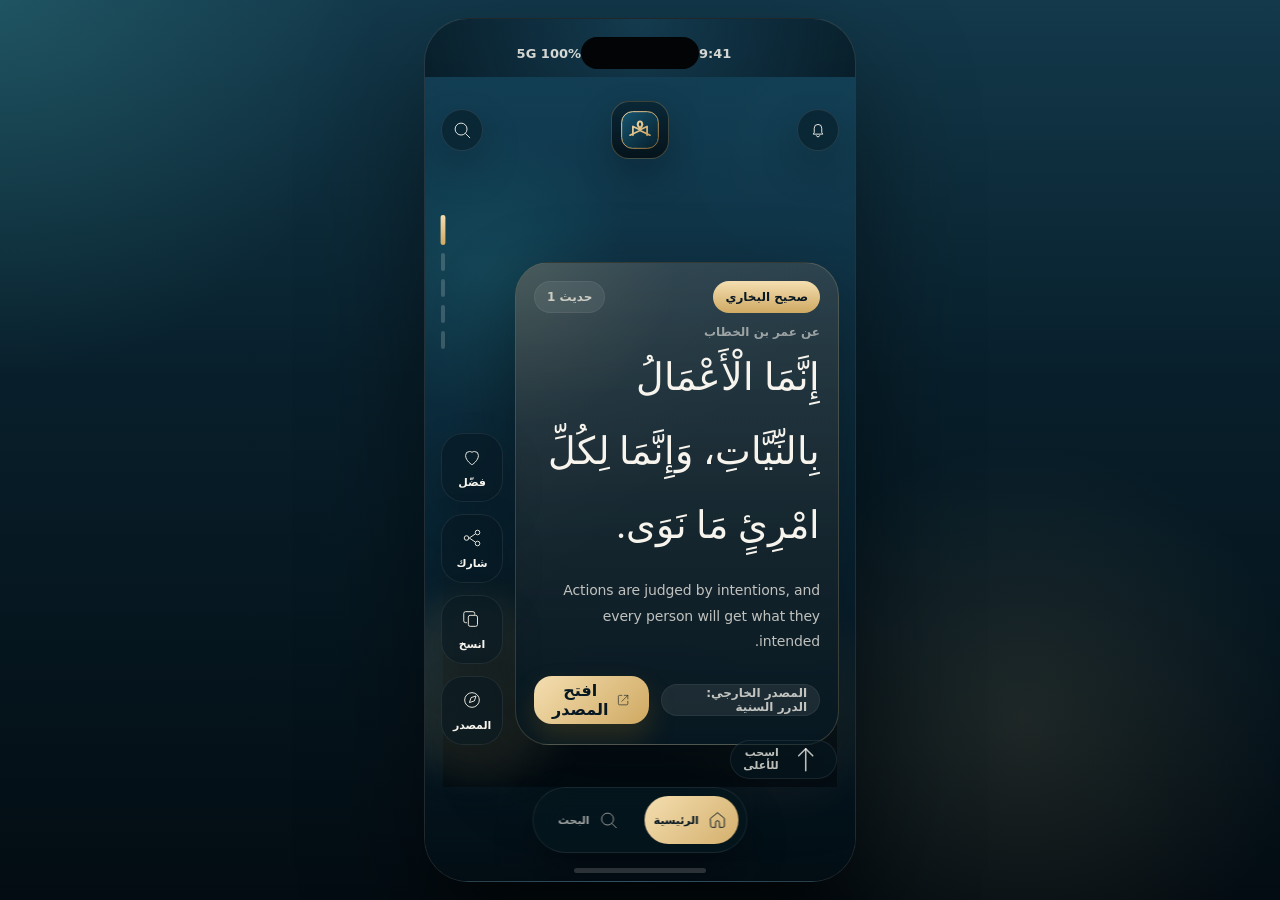
==== commit 4060d16d: "Refine hadith prototype" ====
--- a/web-prototype/index.html
+++ b/web-prototype/index.html
@@ -1,9 +1,9 @@
 <!DOCTYPE html>
-<html lang="en">
+<html lang="ar" dir="rtl">
 <head>
   <meta charset="UTF-8">
   <meta name="viewport" content="width=device-width, initial-scale=1, viewport-fit=cover">
-  <meta name="theme-color" content="#eef1f7">
+  <meta name="theme-color" content="#0b2f3f">
   <meta name="mobile-web-app-capable" content="yes">
   <meta name="apple-mobile-web-app-capable" content="yes">
   <meta name="apple-mobile-web-app-status-bar-style" content="black-translucent">
--- a/web-prototype/styles.css
+++ b/web-prototype/styles.css
@@ -1,32 +1,32 @@
 :root {
-  --bg: #edf1f7;
-  --bg-bottom: #f8fafc;
-  --surface: rgba(255, 255, 255, 0.88);
-  --surface-strong: rgba(255, 255, 255, 0.96);
-  --surface-tint: rgba(246, 249, 252, 0.94);
-  --surface-soft: rgba(251, 244, 232, 0.92);
-  --label: #111827;
-  --secondary: #667085;
-  --tertiary: #98a2b3;
-  --line: rgba(15, 23, 42, 0.08);
-  --line-strong: rgba(15, 23, 42, 0.12);
-  --accent: #0b7b67;
-  --accent-strong: #064b40;
-  --accent-soft: rgba(11, 123, 103, 0.12);
-  --gold: #c59a4a;
-  --shadow: 0 28px 72px rgba(15, 23, 42, 0.18);
-  --phone-shadow: 0 40px 100px rgba(15, 23, 42, 0.28);
+  --bg-deep: #061b25;
+  --bg-top: #0a2f3f;
+  --bg-bottom: #031017;
+  --teal-soft: #0f4f63;
+  --teal-glow: rgba(43, 150, 160, 0.26);
+  --gold: #d7bb7a;
+  --gold-strong: #f4deb0;
+  --gold-line: rgba(215, 187, 122, 0.38);
+  --ink: #f7f4ed;
+  --ink-soft: rgba(247, 244, 237, 0.76);
+  --line: rgba(255, 255, 255, 0.08);
+  --surface: rgba(8, 27, 36, 0.72);
+  --surface-strong: rgba(7, 22, 31, 0.88);
+  --surface-soft: rgba(255, 248, 233, 0.08);
+  --danger: #ffb3a9;
+  --success: #b9f0da;
+  --shadow-lg: 0 28px 80px rgba(0, 0, 0, 0.36);
+  --shadow-md: 0 18px 42px rgba(0, 0, 0, 0.22);
   --radius-xl: 34px;
   --radius-lg: 28px;
   --radius-md: 22px;
   --radius-sm: 18px;
   --status-height: 54px;
-  --tabbar-height: 86px;
   --safe-top: max(14px, env(safe-area-inset-top));
   --safe-bottom: max(14px, env(safe-area-inset-bottom));
-  --font-ui: "SF Pro Display", "Segoe UI", system-ui, sans-serif;
-  --font-text: "SF Pro Text", "Segoe UI", system-ui, sans-serif;
-  --font-arabic: "Noto Naskh Arabic", "Geeza Pro", "Times New Roman", serif;
+  --font-ui: "SF Pro Display", "SF Arabic", "Segoe UI", system-ui, sans-serif;
+  --font-text: "SF Pro Text", "SF Arabic", "Segoe UI", system-ui, sans-serif;
+  --font-arabic: "SF Arabic", "Noto Naskh Arabic", "Geeza Pro", serif;
 }
 
 * {
@@ -41,12 +41,26 @@
 
 body {
   font-family: var(--font-text);
-  color: var(--label);
+  color: var(--ink);
   background:
-    radial-gradient(circle at top left, rgba(11, 123, 103, 0.14), transparent 22%),
-    radial-gradient(circle at bottom right, rgba(197, 154, 74, 0.14), transparent 20%),
-    linear-gradient(180deg, var(--bg) 0%, var(--bg-bottom) 100%);
+    radial-gradient(circle at top left, rgba(71, 170, 171, 0.24), transparent 24%),
+    radial-gradient(circle at 80% 80%, rgba(215, 187, 122, 0.12), transparent 22%),
+    linear-gradient(180deg, #13394b 0%, #081f2b 42%, #030c12 100%);
   overflow: hidden;
+}
+
+body::before {
+  content: "";
+  position: fixed;
+  inset: 0;
+  background:
+    linear-gradient(135deg, rgba(255, 255, 255, 0.03) 0%, transparent 42%),
+    linear-gradient(0deg, rgba(255, 255, 255, 0.03) 1px, transparent 1px),
+    linear-gradient(90deg, rgba(255, 255, 255, 0.03) 1px, transparent 1px);
+  background-size: auto, 36px 36px, 36px 36px;
+  mask-image: radial-gradient(circle at center, black, transparent 92%);
+  opacity: 0.2;
+  pointer-events: none;
 }
 
 button,
@@ -61,6 +75,7 @@
   border: none;
   background: transparent;
   cursor: pointer;
+  color: inherit;
 }
 
 input,
@@ -73,6 +88,10 @@
   color: inherit;
 }
 
+button:active {
+  transform: scale(0.98);
+}
+
 .device-stage {
   display: grid;
   place-items: center;
@@ -87,11 +106,11 @@
 
 .device-shadow {
   position: absolute;
-  inset: auto 24px -18px;
+  inset: auto 20px -18px;
   height: 42px;
   border-radius: 999px;
-  background: rgba(15, 23, 42, 0.32);
-  filter: blur(24px);
+  background: rgba(0, 0, 0, 0.5);
+  filter: blur(26px);
 }
 
 .device {
@@ -100,11 +119,11 @@
   height: min(920px, calc(100svh - 36px));
   border-radius: 44px;
   overflow: hidden;
-  border: 1px solid rgba(255, 255, 255, 0.72);
+  border: 1px solid rgba(255, 255, 255, 0.12);
   background:
-    linear-gradient(180deg, rgba(255, 255, 255, 0.82), rgba(244, 247, 251, 0.96));
-  box-shadow: var(--phone-shadow);
-  backdrop-filter: blur(26px);
+    radial-gradient(circle at top, rgba(29, 83, 110, 0.55), transparent 28%),
+    linear-gradient(180deg, rgba(8, 28, 39, 0.96), rgba(2, 10, 15, 1));
+  box-shadow: 0 48px 120px rgba(0, 0, 0, 0.46);
 }
 
 .status-bar {
@@ -115,431 +134,723 @@
   padding: calc(var(--safe-top) + 4px) 20px 8px;
   font-size: 13px;
   font-weight: 600;
-  color: rgba(17, 24, 39, 0.76);
+  color: rgba(247, 244, 237, 0.85);
 }
 
 .status-time {
+  justify-self: end;
+}
+
+.status-meta {
   justify-self: start;
-}
-
-.status-meta {
-  justify-self: end;
 }
 
 .status-island {
   width: 118px;
   height: 32px;
   border-radius: 999px;
-  background: #05070b;
+  background: #020406;
 }
 
 .app-root {
   position: relative;
   height: calc(100% - var(--status-height));
-}
-
-.screen-shell {
-  position: absolute;
-  inset: 0 0 calc(var(--tabbar-height) + var(--safe-bottom) + 14px) 0;
-  overflow-y: auto;
-  padding: 12px 16px 28px;
-  scrollbar-width: none;
-}
-
-.screen-shell::-webkit-scrollbar,
-.sheet-body::-webkit-scrollbar {
-  display: none;
-}
-
-.screen {
+  overflow: hidden;
+}
+
+.app-shell,
+.home-screen,
+.search-screen {
+  position: relative;
+  width: 100%;
+  height: 100%;
+}
+
+.home-screen {
+  background:
+    radial-gradient(circle at 20% 18%, rgba(43, 150, 160, 0.18), transparent 22%),
+    radial-gradient(circle at 82% 78%, rgba(215, 187, 122, 0.16), transparent 18%),
+    linear-gradient(180deg, rgba(11, 47, 63, 0.96), rgba(4, 17, 24, 1));
+}
+
+.home-screen::before,
+.home-screen::after {
+  content: "";
+  position: absolute;
+  border-radius: 50%;
+  filter: blur(18px);
+  pointer-events: none;
+}
+
+.home-screen::before {
+  width: 220px;
+  height: 220px;
+  top: -28px;
+  right: -70px;
+  background: rgba(43, 150, 160, 0.2);
+  animation: float 11s ease-in-out infinite;
+}
+
+.home-screen::after {
+  width: 180px;
+  height: 180px;
+  bottom: 110px;
+  left: -36px;
+  background: rgba(215, 187, 122, 0.12);
+  animation: float 13s ease-in-out infinite reverse;
+}
+
+.overlay-header {
+  position: absolute;
+  inset: 0 0 auto 0;
+  z-index: 4;
   display: grid;
-  gap: 20px;
-  align-content: start;
-  animation: fade-up 260ms ease;
-}
-
-.top-header {
-  display: flex;
-  align-items: flex-start;
-  justify-content: space-between;
-  gap: 14px;
-  padding-top: 4px;
-}
-
-.kicker {
-  margin: 0;
-  color: var(--secondary);
-  font-size: 13px;
-  font-weight: 600;
-  letter-spacing: -0.01em;
-}
-
-.large-title {
-  margin: 4px 0 0;
-  font-family: var(--font-ui);
-  font-size: clamp(2rem, 5vw, 2.35rem);
-  line-height: 1;
-  letter-spacing: -0.04em;
-  font-weight: 780;
-}
-
-.support-copy {
-  margin: 8px 0 0;
-  color: var(--secondary);
-  font-size: 15px;
-  line-height: 1.45;
-}
-
-.circle-action,
-.trailing-action {
-  flex: 0 0 auto;
+  grid-template-columns: auto 1fr auto;
+  align-items: center;
+  gap: 12px;
+  padding: calc(var(--safe-top) + 10px) 16px 12px;
+  pointer-events: none;
+}
+
+.header-button,
+.header-logo,
+.floating-nav,
+.sheet,
+.search-card,
+.search-result,
+.toast,
+.notification-card,
+.feed-action,
+.source-button,
+.empty-panel {
+  backdrop-filter: blur(18px);
+}
+
+.header-button,
+.header-logo {
+  pointer-events: auto;
+}
+
+.header-button {
   display: inline-grid;
   place-items: center;
+  width: 42px;
+  height: 42px;
+  border-radius: 50%;
+  background: rgba(6, 24, 34, 0.56);
+  border: 1px solid rgba(255, 255, 255, 0.1);
+  box-shadow: var(--shadow-md);
+}
+
+.header-button svg,
+.nav-button svg,
+.feed-action svg,
+.result-link svg,
+.search-submit svg,
+.close-button svg,
+.notification-icon svg {
+  width: 22px;
+  height: 22px;
+}
+
+.header-logo {
+  justify-self: center;
+  width: 58px;
+  height: 58px;
+  padding: 8px;
+  border-radius: 18px;
+  background: linear-gradient(180deg, rgba(9, 36, 50, 0.86), rgba(5, 18, 26, 0.96));
+  border: 1px solid rgba(215, 187, 122, 0.28);
+  box-shadow: 0 16px 36px rgba(0, 0, 0, 0.24);
+}
+
+.header-logo svg {
+  width: 100%;
+  height: 100%;
+}
+
+.feed-shell {
+  position: absolute;
+  inset: 0;
+  overflow-y: auto;
+  scroll-snap-type: y mandatory;
+  scrollbar-width: none;
+}
+
+.feed-shell::-webkit-scrollbar,
+.sheet-body::-webkit-scrollbar,
+.search-results::-webkit-scrollbar {
+  display: none;
+}
+
+.feed-slide {
+  position: relative;
+  min-height: 100%;
+  scroll-snap-align: start;
+  display: flex;
+  align-items: flex-end;
+  padding: calc(var(--safe-top) + 84px) 16px calc(var(--safe-bottom) + 126px);
+}
+
+.feed-theme {
+  position: absolute;
+  inset: 0;
+  opacity: 0.94;
+}
+
+.feed-slide[data-theme="0"] .feed-theme {
+  background:
+    radial-gradient(circle at 14% 24%, rgba(43, 150, 160, 0.2), transparent 20%),
+    radial-gradient(circle at 82% 78%, rgba(215, 187, 122, 0.12), transparent 16%),
+    linear-gradient(180deg, #143f55, #081f2c 70%, #030d14 100%);
+}
+
+.feed-slide[data-theme="1"] .feed-theme {
+  background:
+    radial-gradient(circle at 82% 20%, rgba(43, 150, 160, 0.2), transparent 22%),
+    radial-gradient(circle at 18% 84%, rgba(215, 187, 122, 0.15), transparent 18%),
+    linear-gradient(180deg, #174354, #0c2531 66%, #030d14 100%);
+}
+
+.feed-slide[data-theme="2"] .feed-theme {
+  background:
+    radial-gradient(circle at 70% 14%, rgba(43, 150, 160, 0.22), transparent 20%),
+    radial-gradient(circle at 18% 62%, rgba(215, 187, 122, 0.12), transparent 16%),
+    linear-gradient(180deg, #103648, #071d28 64%, #020a10 100%);
+}
+
+.feed-slide[data-theme="3"] .feed-theme {
+  background:
+    radial-gradient(circle at 22% 16%, rgba(43, 150, 160, 0.2), transparent 18%),
+    radial-gradient(circle at 84% 68%, rgba(215, 187, 122, 0.14), transparent 16%),
+    linear-gradient(180deg, #13384a, #071c26 66%, #020a10 100%);
+}
+
+.feed-slide[data-theme="4"] .feed-theme {
+  background:
+    radial-gradient(circle at 78% 14%, rgba(43, 150, 160, 0.22), transparent 16%),
+    radial-gradient(circle at 20% 76%, rgba(215, 187, 122, 0.12), transparent 18%),
+    linear-gradient(180deg, #102e3e, #071a23 68%, #020a10 100%);
+}
+
+.feed-slide::after {
+  content: "";
+  position: absolute;
+  inset: auto 18px 98px 18px;
+  height: 220px;
+  background: linear-gradient(180deg, transparent, rgba(2, 10, 15, 0.76));
+  pointer-events: none;
+}
+
+.feed-stage {
+  position: relative;
+  z-index: 1;
+  display: grid;
+  grid-template-columns: 1fr auto;
+  gap: 12px;
+  align-items: end;
+  width: 100%;
+}
+
+.feed-card {
+  position: relative;
+  overflow: hidden;
+  padding: 18px 18px 20px;
+  border-radius: 34px;
+  background:
+    linear-gradient(180deg, rgba(255, 252, 245, 0.14), rgba(7, 25, 35, 0.84)),
+    linear-gradient(180deg, rgba(8, 31, 43, 0.72), rgba(4, 15, 21, 0.92));
+  border: 1px solid rgba(255, 255, 255, 0.1);
+  box-shadow: var(--shadow-lg);
+  transition: transform 220ms ease, opacity 220ms ease, border-color 220ms ease;
+}
+
+.feed-card::before {
+  content: "";
+  position: absolute;
+  inset: 0;
+  background:
+    linear-gradient(135deg, rgba(255, 255, 255, 0.04), transparent 46%),
+    radial-gradient(circle at top left, rgba(215, 187, 122, 0.12), transparent 28%);
+  pointer-events: none;
+}
+
+.feed-slide.is-active .feed-card {
+  transform: translateY(0);
+  border-color: rgba(215, 187, 122, 0.22);
+}
+
+.feed-slide:not(.is-active) .feed-card {
+  transform: scale(0.985);
+  opacity: 0.88;
+}
+
+.feed-topline {
+  display: flex;
+  align-items: center;
+  justify-content: space-between;
+  gap: 12px;
+  margin-bottom: 12px;
+}
+
+.collection-pill,
+.narrator-pill,
+.source-pill {
+  display: inline-flex;
+  align-items: center;
+  gap: 8px;
+  min-height: 32px;
+  padding: 0 12px;
+  border-radius: 999px;
+  font-size: 12px;
+  font-weight: 700;
+}
+
+.collection-pill {
+  color: #081822;
+  background: linear-gradient(180deg, var(--gold-strong), #cfa962);
+}
+
+.narrator-pill,
+.source-pill {
+  color: var(--ink-soft);
+  background: rgba(255, 255, 255, 0.08);
+  border: 1px solid rgba(255, 255, 255, 0.06);
+}
+
+.feed-meta {
+  margin: 0 0 2px;
+  color: rgba(247, 244, 237, 0.56);
+  font-size: 12px;
+  font-weight: 600;
+}
+
+.feed-arabic {
+  margin: 0;
+  font-family: var(--font-arabic);
+  font-size: clamp(1.9rem, 5vw, 2.4rem);
+  line-height: 1.92;
+  letter-spacing: 0;
+  text-align: right;
+}
+
+.feed-english {
+  margin: 16px 0 0;
+  color: rgba(247, 244, 237, 0.76);
+  font-size: 14px;
+  line-height: 1.8;
+  letter-spacing: -0.01em;
+}
+
+.feed-bottom {
+  display: flex;
+  align-items: center;
+  justify-content: space-between;
+  gap: 12px;
+  margin-top: 22px;
+}
+
+.source-button {
+  display: inline-flex;
+  align-items: center;
+  justify-content: center;
+  gap: 8px;
+  min-height: 48px;
+  padding: 0 18px;
+  border-radius: 18px;
+  color: #081822;
+  font-weight: 800;
+  background: linear-gradient(135deg, var(--gold-strong), #cfa962);
+  box-shadow: 0 14px 28px rgba(155, 111, 24, 0.24);
+}
+
+.feed-actions {
+  display: grid;
+  gap: 12px;
+  align-content: end;
+}
+
+.feed-action {
+  display: grid;
+  justify-items: center;
+  gap: 8px;
+  width: 62px;
+  padding: 12px 10px;
+  border-radius: 22px;
+  background: rgba(6, 23, 32, 0.54);
+  border: 1px solid rgba(255, 255, 255, 0.08);
+  box-shadow: var(--shadow-md);
+}
+
+.feed-action span,
+.nav-button span,
+.feed-hint span {
+  font-size: 11px;
+  font-weight: 700;
+  letter-spacing: -0.01em;
+}
+
+.feed-progress {
+  position: absolute;
+  left: 16px;
+  top: calc(var(--safe-top) + 124px);
+  z-index: 4;
+  display: grid;
+  gap: 8px;
+}
+
+.feed-dot {
+  width: 4px;
+  height: 18px;
+  border-radius: 999px;
+  background: rgba(255, 255, 255, 0.18);
+  transition: transform 220ms ease, background 220ms ease, height 220ms ease;
+}
+
+.feed-dot.active {
+  height: 30px;
+  background: linear-gradient(180deg, var(--gold-strong), #cfa962);
+  transform: scaleX(1.2);
+}
+
+.feed-hint {
+  position: absolute;
+  right: 18px;
+  bottom: calc(var(--safe-bottom) + 92px);
+  z-index: 4;
+  display: inline-flex;
+  align-items: center;
+  gap: 8px;
+  min-height: 34px;
+  padding: 0 12px;
+  border-radius: 999px;
+  background: rgba(7, 24, 33, 0.56);
+  border: 1px solid rgba(255, 255, 255, 0.08);
+  color: var(--ink-soft);
+}
+
+.floating-nav {
+  position: absolute;
+  left: 50%;
+  bottom: calc(var(--safe-bottom) + 18px);
+  z-index: 5;
+  display: inline-grid;
+  grid-template-columns: repeat(2, minmax(0, 1fr));
+  gap: 8px;
+  min-width: 188px;
+  padding: 8px;
+  border-radius: 999px;
+  background: rgba(7, 23, 31, 0.7);
+  border: 1px solid rgba(255, 255, 255, 0.08);
+  box-shadow: 0 22px 42px rgba(0, 0, 0, 0.3);
+  transform: translateX(-50%);
+}
+
+.nav-button {
+  display: inline-grid;
+  grid-auto-flow: column;
+  align-items: center;
+  justify-content: center;
+  gap: 8px;
+  min-height: 48px;
+  padding: 0 16px;
+  border-radius: 999px;
+  color: rgba(247, 244, 237, 0.62);
+  transition: background 180ms ease, color 180ms ease, transform 180ms ease;
+}
+
+.nav-button.active {
+  color: #081822;
+  background: linear-gradient(135deg, var(--gold-strong), #d4b06d);
+}
+
+.search-screen {
+  padding: calc(var(--safe-top) + 18px) 16px calc(var(--safe-bottom) + 108px);
+  overflow-y: auto;
+  background:
+    radial-gradient(circle at 12% 18%, rgba(43, 150, 160, 0.14), transparent 18%),
+    radial-gradient(circle at 88% 86%, rgba(215, 187, 122, 0.1), transparent 22%),
+    linear-gradient(180deg, rgba(11, 47, 63, 0.96), rgba(3, 13, 20, 1));
+}
+
+.search-stack {
+  display: grid;
+  gap: 18px;
+}
+
+.search-card,
+.empty-panel,
+.notification-card,
+.search-result {
+  border-radius: 28px;
+  background: rgba(6, 22, 31, 0.68);
+  border: 1px solid rgba(255, 255, 255, 0.08);
+  box-shadow: var(--shadow-md);
+}
+
+.search-card {
+  padding: 18px;
+}
+
+.search-kicker {
+  margin: 0;
+  color: rgba(247, 244, 237, 0.58);
+  font-size: 12px;
+  font-weight: 700;
+}
+
+.search-title {
+  margin: 8px 0 0;
+  font-size: clamp(1.8rem, 5vw, 2.15rem);
+  letter-spacing: -0.04em;
+  line-height: 1;
+}
+
+.search-copy,
+.result-subcopy,
+.sheet-copy,
+.notification-copy,
+.empty-copy {
+  margin: 8px 0 0;
+  color: rgba(247, 244, 237, 0.68);
+  font-size: 14px;
+  line-height: 1.7;
+}
+
+.search-field {
+  display: flex;
+  align-items: center;
+  gap: 12px;
+  min-height: 58px;
+  margin-top: 18px;
+  padding: 0 16px;
+  border-radius: 22px;
+  background: rgba(255, 255, 255, 0.06);
+  border: 1px solid rgba(255, 255, 255, 0.08);
+}
+
+.search-field input {
+  flex: 1 1 auto;
+  min-width: 0;
+  font-size: 16px;
+  text-align: right;
+}
+
+.search-field input::placeholder,
+.note,
+.result-label,
+.result-info {
+  color: rgba(247, 244, 237, 0.46);
+}
+
+.search-actions {
+  display: flex;
+  align-items: center;
+  gap: 10px;
+  margin-top: 14px;
+}
+
+.search-submit,
+.inline-chip,
+.result-link,
+.close-button,
+.segment-chip {
+  transition: transform 160ms ease, background 160ms ease, color 160ms ease, border-color 160ms ease;
+}
+
+.search-submit,
+.result-link,
+.close-button,
+.segment-chip {
+  display: inline-flex;
+  align-items: center;
+  justify-content: center;
+  gap: 8px;
+}
+
+.search-submit {
+  min-height: 46px;
+  padding: 0 18px;
+  border-radius: 18px;
+  color: #081822;
+  font-weight: 800;
+  background: linear-gradient(135deg, var(--gold-strong), #d1ac68);
+}
+
+.inline-chip,
+.segment-chip {
+  min-height: 36px;
+  padding: 0 14px;
+  border-radius: 999px;
+  border: 1px solid rgba(255, 255, 255, 0.08);
+  color: var(--ink-soft);
+  background: rgba(255, 255, 255, 0.04);
+}
+
+.inline-chip.active,
+.segment-chip.active {
+  color: #081822;
+  background: linear-gradient(135deg, var(--gold-strong), #cfaa67);
+  border-color: transparent;
+}
+
+.search-results {
+  display: grid;
+  gap: 12px;
+}
+
+.search-result {
+  display: grid;
+  gap: 14px;
+  padding: 16px;
+  animation: fade-up 280ms ease both;
+}
+
+.result-meta {
+  display: flex;
+  align-items: center;
+  justify-content: space-between;
+  gap: 10px;
+}
+
+.result-title {
+  margin: 0;
+  color: var(--gold-strong);
+  font-size: 13px;
+  font-weight: 800;
+}
+
+.result-arabic {
+  margin: 0;
+  font-family: var(--font-arabic);
+  font-size: 1.3rem;
+  line-height: 1.9;
+  text-align: right;
+}
+
+.result-footer {
+  display: flex;
+  align-items: center;
+  justify-content: space-between;
+  gap: 12px;
+}
+
+.result-link,
+.close-button {
+  min-height: 42px;
+  padding: 0 16px;
+  border-radius: 16px;
+}
+
+.result-link {
+  color: #081822;
+  font-weight: 800;
+  background: linear-gradient(135deg, var(--gold-strong), #d3ae6b);
+}
+
+.close-button {
   min-width: 42px;
-  min-height: 42px;
-  border-radius: 999px;
-  color: var(--accent-strong);
-  background: rgba(255, 255, 255, 0.72);
-  border: 1px solid var(--line);
-  box-shadow: 0 8px 18px rgba(15, 23, 42, 0.06);
-}
-
-.circle-action svg,
-.trailing-action svg,
-.row-save svg,
-.row-icon svg,
-.search-icon svg,
-.search-clear svg,
-.close-button svg,
-.disclosure svg,
-.permission-pill svg,
-.inline-button svg {
-  width: 20px;
-  height: 20px;
-}
-
-.reading-card {
-  padding: 20px 18px 18px;
-  border-radius: 30px;
-  background:
-    linear-gradient(180deg, rgba(255, 255, 255, 0.98), rgba(249, 243, 231, 0.98));
-  border: 1px solid rgba(255, 255, 255, 0.88);
-  box-shadow: var(--shadow);
-}
-
-.reading-head {
+  padding: 0;
+  color: var(--ink-soft);
+  background: rgba(255, 255, 255, 0.06);
+  border: 1px solid rgba(255, 255, 255, 0.08);
+}
+
+.empty-panel {
+  padding: 18px;
+}
+
+.sheet-backdrop {
+  position: absolute;
+  inset: 0;
+  background: rgba(2, 10, 15, 0.52);
+  backdrop-filter: blur(18px);
+  animation: fade-in 200ms ease;
+}
+
+.sheet {
+  position: absolute;
+  inset: auto 8px 8px 8px;
+  z-index: 8;
+  overflow: hidden;
+  display: grid;
+  grid-template-rows: auto 1fr;
+  gap: 10px;
+  max-height: calc(100% - 24px);
+  padding: 10px 0 0;
+  border-radius: 34px;
+  background: linear-gradient(180deg, rgba(9, 33, 45, 0.96), rgba(4, 14, 20, 0.98));
+  border: 1px solid rgba(255, 255, 255, 0.1);
+  box-shadow: 0 30px 82px rgba(0, 0, 0, 0.4);
+  animation: sheet-rise 260ms cubic-bezier(0.22, 0.92, 0.32, 1);
+}
+
+.sheet-grabber {
+  justify-self: center;
+  width: 52px;
+  height: 5px;
+  border-radius: 999px;
+  background: rgba(255, 255, 255, 0.16);
+}
+
+.sheet-body {
+  overflow-y: auto;
+  padding: 0 16px calc(var(--safe-bottom) + 22px);
+}
+
+.sheet-header {
   display: flex;
   align-items: flex-start;
   justify-content: space-between;
   gap: 12px;
-}
-
-.badge-row,
-.action-row,
-.inline-meta,
-.meta-stack,
-.reference-list,
-.preference-stack,
-.result-stack,
-.library-stack {
+  padding-bottom: 12px;
+}
+
+.sheet-title {
+  margin: 0;
+  font-size: 1.9rem;
+  letter-spacing: -0.04em;
+}
+
+.notification-stack {
   display: grid;
-  gap: 10px;
-}
-
-.inline-meta {
-  gap: 8px;
-}
-
-.badge-row {
+  gap: 14px;
+}
+
+.notification-card {
+  padding: 16px;
+}
+
+.notification-row {
   display: flex;
-  flex-wrap: wrap;
-  gap: 8px;
-  margin-top: 14px;
-}
-
-.badge {
-  display: inline-flex;
-  align-items: center;
-  min-height: 28px;
-  padding: 0 12px;
-  border-radius: 999px;
-  font-size: 12px;
-  font-weight: 700;
-}
-
-.badge.accent {
-  color: var(--accent-strong);
-  background: rgba(11, 123, 103, 0.12);
-}
-
-.badge.gold {
-  color: #7a5817;
-  background: rgba(197, 154, 74, 0.16);
-}
-
-.badge.neutral {
-  color: #475467;
-  background: rgba(15, 23, 42, 0.06);
-}
-
-.badge.success {
-  color: #17603a;
-  background: rgba(34, 197, 94, 0.14);
-}
-
-.card-label {
-  margin: 0;
-  font-size: 12px;
-  font-weight: 700;
-  letter-spacing: 0.02em;
-  color: var(--secondary);
-}
-
-.card-title {
-  margin: 4px 0 0;
-  font-size: 18px;
-  font-weight: 720;
-  letter-spacing: -0.03em;
-}
-
-.card-copy {
-  margin: 6px 0 0;
-  color: var(--secondary);
-  font-size: 14px;
-  line-height: 1.5;
-}
-
-.hadith-arabic {
-  margin: 18px 0 0;
-  font-family: var(--font-arabic);
-  font-size: clamp(1.6rem, 4vw, 2rem);
-  line-height: 1.9;
-  letter-spacing: 0;
-  text-align: right;
-  direction: rtl;
-}
-
-.hadith-english {
-  margin: 14px 0 0;
-  color: #334155;
-  font-size: 15px;
-  line-height: 1.6;
-}
-
-.action-row {
-  grid-template-columns: repeat(2, minmax(0, 1fr));
-  margin-top: 18px;
-}
-
-.primary-button,
-.secondary-button,
-.text-button,
-.segment-chip,
-.filter-chip,
-.row-save,
-.inline-button {
-  min-height: 44px;
+  align-items: center;
+  justify-content: space-between;
+  gap: 14px;
+}
+
+.notification-head {
+  display: flex;
+  align-items: center;
+  gap: 12px;
+}
+
+.notification-icon {
+  display: inline-grid;
+  place-items: center;
+  width: 42px;
+  height: 42px;
   border-radius: 16px;
-  transition: transform 160ms ease, background 160ms ease, color 160ms ease;
-}
-
-.primary-button,
-.secondary-button,
-.inline-button {
-  display: inline-flex;
-  align-items: center;
-  justify-content: center;
-  padding: 0 16px;
-  font-weight: 700;
-}
-
-.primary-button {
-  color: #ffffff;
-  background: linear-gradient(135deg, var(--accent), var(--accent-strong));
-  box-shadow: 0 12px 26px rgba(11, 123, 103, 0.26);
-}
-
-.secondary-button {
-  color: var(--accent-strong);
-  background: rgba(255, 255, 255, 0.86);
-  border: 1px solid var(--line);
-}
-
-.inline-button {
-  color: var(--accent-strong);
-  background: rgba(11, 123, 103, 0.1);
-}
-
-.section-block {
-  display: grid;
-  gap: 12px;
-}
-
-.section-header {
-  display: flex;
-  align-items: center;
-  justify-content: space-between;
-  gap: 12px;
-}
-
-.section-title {
-  margin: 0;
-  font-size: 20px;
-  font-weight: 760;
-  letter-spacing: -0.03em;
-}
-
-.section-note {
-  margin: 0;
-  color: var(--secondary);
-  font-size: 14px;
-  line-height: 1.45;
-}
-
-.group-card {
-  overflow: hidden;
-  border-radius: 24px;
-  background: var(--surface);
-  border: 1px solid rgba(255, 255, 255, 0.72);
-  box-shadow: 0 16px 32px rgba(15, 23, 42, 0.08);
-  backdrop-filter: blur(18px);
-}
-
-.group-row,
-.result-row,
-.saved-row,
-.preference-row {
-  display: flex;
-  align-items: center;
-  gap: 12px;
-  width: 100%;
-  padding: 16px 18px;
-  color: inherit;
-  text-align: left;
-}
-
-.group-row + .group-row,
-.result-row + .result-row,
-.saved-row + .saved-row,
-.preference-row + .preference-row {
-  border-top: 1px solid var(--line);
-}
-
-.row-copy {
-  min-width: 0;
-  flex: 1 1 auto;
-}
-
-.row-title {
+  color: #081822;
+  background: linear-gradient(135deg, var(--gold-strong), #d0ab67);
+}
+
+.notification-title {
   margin: 0;
   font-size: 16px;
-  font-weight: 650;
-  letter-spacing: -0.02em;
-}
-
-.row-subtitle {
-  margin: 4px 0 0;
-  color: var(--secondary);
-  font-size: 13px;
-  line-height: 1.45;
-}
-
-.row-value {
-  color: var(--secondary);
-  font-size: 14px;
-  white-space: nowrap;
-}
-
-.row-icon,
-.result-symbol {
-  display: inline-grid;
-  place-items: center;
-  width: 34px;
-  height: 34px;
-  border-radius: 12px;
-  background: rgba(11, 123, 103, 0.1);
-  color: var(--accent-strong);
-  font-size: 16px;
-  font-weight: 700;
-}
-
-.disclosure {
-  color: var(--tertiary);
-  font-size: 19px;
-  line-height: 1;
-}
-
-.mini-collections {
-  display: grid;
-  grid-template-columns: repeat(2, minmax(0, 1fr));
-  gap: 12px;
-}
-
-.collection-card {
-  padding: 16px;
-  border-radius: 22px;
-  background: var(--surface-strong);
-  border: 1px solid rgba(255, 255, 255, 0.72);
-  box-shadow: 0 12px 24px rgba(15, 23, 42, 0.06);
-  text-align: left;
-}
-
-.collection-card strong {
-  display: block;
-  margin-top: 6px;
-  font-size: 16px;
-  letter-spacing: -0.02em;
-}
-
-.collection-card span {
-  display: block;
-  margin-top: 4px;
-  color: var(--secondary);
-  font-size: 13px;
-}
-
-.search-shell {
-  display: grid;
-  gap: 12px;
-}
-
-.search-bar,
-.verify-box,
-.field-shell,
-.segment-control {
-  border-radius: 20px;
-  background: rgba(255, 255, 255, 0.86);
-  border: 1px solid rgba(255, 255, 255, 0.74);
-  box-shadow: 0 14px 28px rgba(15, 23, 42, 0.06);
-  backdrop-filter: blur(16px);
-}
-
-.search-bar {
-  display: flex;
-  align-items: center;
-  gap: 10px;
-  min-height: 54px;
-  padding: 0 14px;
-}
-
-.search-bar input {
-  flex: 1 1 auto;
-  min-width: 0;
-  font-size: 16px;
-}
-
-.search-icon,
-.search-clear {
-  color: var(--secondary);
-  font-size: 18px;
-}
-
-.search-clear {
-  min-width: 28px;
-}
-
-.filter-strip,
-.segment-strip {
+  font-weight: 800;
+}
+
+.segment-row {
   display: flex;
   gap: 8px;
   overflow-x: auto;
@@ -547,307 +858,38 @@
   scrollbar-width: none;
 }
 
-.filter-strip::-webkit-scrollbar,
-.segment-strip::-webkit-scrollbar {
+.segment-row::-webkit-scrollbar {
   display: none;
-}
-
-.filter-chip,
-.segment-chip {
-  display: inline-flex;
-  align-items: center;
-  justify-content: center;
-  padding: 0 14px;
-  white-space: nowrap;
-  color: var(--secondary);
-  background: rgba(255, 255, 255, 0.82);
-  border: 1px solid var(--line);
-}
-
-.filter-chip.active,
-.segment-chip.active {
-  color: var(--accent-strong);
-  background: rgba(11, 123, 103, 0.12);
-  border-color: rgba(11, 123, 103, 0.12);
-}
-
-.result-card,
-.saved-card {
-  border-radius: 24px;
-  background: var(--surface);
-  border: 1px solid rgba(255, 255, 255, 0.72);
-  box-shadow: 0 16px 32px rgba(15, 23, 42, 0.08);
-  overflow: hidden;
-}
-
-.result-main,
-.saved-main {
-  width: 100%;
-  padding: 16px 18px;
-  display: flex;
-  align-items: flex-start;
-  gap: 12px;
-  text-align: left;
-}
-
-.result-text,
-.saved-text {
-  min-width: 0;
-  flex: 1 1 auto;
-}
-
-.result-title,
-.saved-title {
-  margin: 0;
-  font-size: 16px;
-  font-weight: 700;
-  line-height: 1.3;
-}
-
-.result-meta,
-.saved-meta {
-  margin: 8px 0 0;
-  color: var(--secondary);
-  font-size: 13px;
-  line-height: 1.45;
-}
-
-.result-arabic,
-.saved-arabic {
-  margin: 10px 0 0;
-  font-family: var(--font-arabic);
-  font-size: 1.15rem;
-  line-height: 1.8;
-  text-align: right;
-  direction: rtl;
-}
-
-.row-save {
-  min-width: 44px;
-  align-self: stretch;
-  color: var(--accent-strong);
-  background: rgba(11, 123, 103, 0.08);
-}
-
-.verify-box {
-  padding: 16px;
-  display: grid;
-  gap: 14px;
-}
-
-.verify-box textarea {
-  width: 100%;
-  min-height: 156px;
-  resize: vertical;
-  color: var(--label);
-  font-size: 15px;
-  line-height: 1.6;
-}
-
-.verify-meta {
-  display: flex;
-  align-items: center;
-  justify-content: space-between;
-  gap: 10px;
-  color: var(--secondary);
-  font-size: 13px;
-}
-
-.empty-state {
-  padding: 22px 18px;
-  border-radius: 22px;
-  background: rgba(255, 255, 255, 0.74);
-  border: 1px dashed var(--line-strong);
-  color: var(--secondary);
-  font-size: 14px;
-  line-height: 1.55;
-}
-
-.sheet-backdrop {
-  position: absolute;
-  inset: 0;
-  background: rgba(15, 23, 42, 0.28);
-  backdrop-filter: blur(18px);
-  animation: fade-in 220ms ease;
-}
-
-.sheet {
-  position: absolute;
-  inset: auto 8px 8px 8px;
-  max-height: calc(100% - 24px);
-  display: grid;
-  grid-template-rows: auto 1fr;
-  gap: 12px;
-  padding: 10px 0 0;
-  border-radius: 32px;
-  background: rgba(246, 248, 252, 0.96);
-  border: 1px solid rgba(255, 255, 255, 0.82);
-  box-shadow: 0 28px 80px rgba(15, 23, 42, 0.24);
-  animation: sheet-rise 280ms cubic-bezier(0.22, 0.92, 0.32, 1);
-}
-
-.sheet-grabber {
-  justify-self: center;
-  width: 54px;
-  height: 6px;
-  border-radius: 999px;
-  background: rgba(15, 23, 42, 0.14);
-}
-
-.sheet-body {
-  overflow-y: auto;
-  padding: 0 16px calc(var(--safe-bottom) + 24px);
-}
-
-.sheet-header {
-  display: flex;
-  align-items: flex-start;
-  justify-content: space-between;
-  gap: 14px;
-  padding: 2px 0 14px;
-}
-
-.sheet-title {
-  margin: 0;
-  font-size: 28px;
-  line-height: 1.02;
-  font-weight: 780;
-  letter-spacing: -0.04em;
-}
-
-.sheet-subtitle {
-  margin: 8px 0 0;
-  color: var(--secondary);
-  font-size: 14px;
-  line-height: 1.5;
-}
-
-.close-button {
-  min-width: 42px;
-  min-height: 42px;
-  border-radius: 999px;
-  color: var(--secondary);
-  background: rgba(255, 255, 255, 0.8);
-  border: 1px solid var(--line);
-}
-
-.detail-card,
-.info-card,
-.preference-card,
-.reference-card {
-  padding: 18px;
-  border-radius: 24px;
-  background: var(--surface-strong);
-  border: 1px solid rgba(255, 255, 255, 0.78);
-  box-shadow: 0 14px 28px rgba(15, 23, 42, 0.07);
-}
-
-.info-list,
-.reference-list,
-.detail-list {
-  display: grid;
-  gap: 12px;
-}
-
-.info-row {
-  display: flex;
-  justify-content: space-between;
-  gap: 12px;
-  padding-bottom: 10px;
-  border-bottom: 1px solid var(--line);
-}
-
-.info-row:last-child {
-  padding-bottom: 0;
-  border-bottom: none;
-}
-
-.info-label {
-  color: var(--secondary);
-  font-size: 13px;
-}
-
-.info-value {
-  color: var(--label);
-  font-size: 14px;
-  font-weight: 600;
-  text-align: right;
-}
-
-.reference-card {
-  display: block;
-  text-decoration: none;
-  color: inherit;
-}
-
-.reference-card strong {
-  display: block;
-  font-size: 15px;
-  letter-spacing: -0.02em;
-}
-
-.reference-card span {
-  display: block;
-  margin-top: 6px;
-  color: var(--secondary);
-  font-size: 13px;
-  line-height: 1.5;
-}
-
-.preference-panel {
-  display: grid;
-  gap: 16px;
-}
-
-.switch-row {
-  display: flex;
-  align-items: center;
-  justify-content: space-between;
-  gap: 14px;
-}
-
-.switch-copy strong {
-  display: block;
-  font-size: 16px;
-  letter-spacing: -0.02em;
-}
-
-.switch-copy span {
-  display: block;
-  margin-top: 6px;
-  color: var(--secondary);
-  font-size: 13px;
-  line-height: 1.45;
 }
 
 .switch {
   position: relative;
-  width: 52px;
+  width: 54px;
   height: 32px;
   border-radius: 999px;
-  background: rgba(120, 128, 145, 0.22);
-  transition: background 160ms ease;
+  background: rgba(255, 255, 255, 0.16);
+  transition: background 180ms ease;
 }
 
 .switch::after {
   content: "";
   position: absolute;
   top: 3px;
-  left: 3px;
+  right: 3px;
   width: 26px;
   height: 26px;
   border-radius: 50%;
   background: #ffffff;
-  box-shadow: 0 2px 8px rgba(15, 23, 42, 0.16);
-  transition: transform 160ms ease;
+  box-shadow: 0 4px 12px rgba(0, 0, 0, 0.2);
+  transition: transform 180ms ease;
 }
 
 .switch.on {
-  background: rgba(11, 123, 103, 0.42);
+  background: rgba(215, 187, 122, 0.46);
 }
 
 .switch.on::after {
-  transform: translateX(20px);
+  transform: translateX(-22px);
 }
 
 .permission-pill {
@@ -856,85 +898,42 @@
   min-height: 32px;
   padding: 0 12px;
   border-radius: 999px;
-  background: rgba(15, 23, 42, 0.06);
-  color: var(--secondary);
+  font-size: 12px;
+  font-weight: 800;
+}
+
+.permission-pill.granted {
+  color: #0a1a14;
+  background: var(--success);
+}
+
+.permission-pill.denied,
+.permission-pill.unsupported {
+  color: #28110d;
+  background: var(--danger);
+}
+
+.permission-pill.default {
+  color: var(--ink);
+  background: rgba(255, 255, 255, 0.08);
+}
+
+.toast {
+  position: absolute;
+  left: 50%;
+  top: calc(var(--safe-top) + 28px);
+  z-index: 10;
+  min-width: 180px;
+  max-width: calc(100% - 40px);
+  padding: 12px 18px;
+  border-radius: 999px;
+  color: #081822;
   font-size: 13px;
-  font-weight: 700;
-}
-
-.permission-pill.granted {
-  color: #17603a;
-  background: rgba(34, 197, 94, 0.14);
-}
-
-.permission-pill.denied {
-  color: #a63b3b;
-  background: rgba(239, 68, 68, 0.12);
-}
-
-.note {
-  color: var(--secondary);
-  font-size: 13px;
-  line-height: 1.5;
-}
-
-.tabbar {
-  position: absolute;
-  left: 12px;
-  right: 12px;
-  bottom: calc(var(--safe-bottom) + 8px);
-  display: grid;
-  grid-template-columns: repeat(4, 1fr);
-  gap: 6px;
-  padding: 8px;
-  min-height: var(--tabbar-height);
-  border-radius: 28px;
-  background: rgba(248, 250, 252, 0.88);
-  border: 1px solid rgba(255, 255, 255, 0.78);
-  box-shadow: 0 18px 38px rgba(15, 23, 42, 0.14);
-  backdrop-filter: blur(22px);
-}
-
-.tab-button {
-  display: grid;
-  justify-items: center;
-  align-content: center;
-  gap: 4px;
-  min-height: 54px;
-  border-radius: 20px;
-  color: var(--tertiary);
-}
-
-.tab-button.active {
-  color: var(--accent-strong);
-  background: rgba(11, 123, 103, 0.1);
-}
-
-.tab-button svg {
-  width: 24px;
-  height: 24px;
-  stroke-width: 1.9;
-}
-
-.tab-button span {
-  font-size: 11px;
-  font-weight: 700;
-}
-
-.toast {
-  position: absolute;
-  left: 50%;
-  bottom: calc(var(--tabbar-height) + var(--safe-bottom) + 28px);
+  font-weight: 800;
+  text-align: center;
+  background: linear-gradient(135deg, var(--gold-strong), #d0ab67);
   transform: translateX(-50%);
-  min-width: 160px;
-  max-width: calc(100% - 48px);
-  padding: 12px 16px;
-  border-radius: 999px;
-  background: rgba(17, 24, 39, 0.9);
-  color: #ffffff;
-  font-size: 13px;
-  text-align: center;
-  box-shadow: 0 20px 36px rgba(15, 23, 42, 0.24);
+  box-shadow: 0 18px 42px rgba(0, 0, 0, 0.28);
   animation: toast-in 220ms ease;
 }
 
@@ -942,11 +941,23 @@
   position: absolute;
   left: 50%;
   bottom: 8px;
-  width: 134px;
+  width: 132px;
   height: 5px;
   transform: translateX(-50%);
   border-radius: 999px;
-  background: rgba(17, 24, 39, 0.18);
+  background: rgba(247, 244, 237, 0.2);
+}
+
+.sr-only {
+  position: absolute;
+  width: 1px;
+  height: 1px;
+  padding: 0;
+  margin: -1px;
+  overflow: hidden;
+  clip: rect(0, 0, 0, 0);
+  white-space: nowrap;
+  border: 0;
 }
 
 @keyframes fade-up {
@@ -961,8 +972,12 @@
 }
 
 @keyframes fade-in {
-  from { opacity: 0; }
-  to { opacity: 1; }
+  from {
+    opacity: 0;
+  }
+  to {
+    opacity: 1;
+  }
 }
 
 @keyframes sheet-rise {
@@ -979,11 +994,21 @@
 @keyframes toast-in {
   from {
     opacity: 0;
-    transform: translate(-50%, 8px);
+    transform: translate(-50%, -8px);
   }
   to {
     opacity: 1;
     transform: translate(-50%, 0);
+  }
+}
+
+@keyframes float {
+  0%,
+  100% {
+    transform: translateY(0);
+  }
+  50% {
+    transform: translateY(12px);
   }
 }
 
@@ -1007,14 +1032,32 @@
   .device-shadow {
     display: none;
   }
-
-  .top-header {
-    padding-top: 2px;
-  }
-
-  .mini-collections,
-  .action-row {
+}
+
+@media (max-width: 420px) {
+  .feed-stage {
     grid-template-columns: 1fr;
+  }
+
+  .feed-actions {
+    grid-template-columns: repeat(4, minmax(0, 1fr));
+  }
+
+  .feed-action {
+    width: auto;
+    border-radius: 18px;
+  }
+
+  .feed-progress {
+    top: calc(var(--safe-top) + 92px);
+    left: auto;
+    right: 16px;
+  }
+
+  .search-actions,
+  .result-footer,
+  .notification-row {
+    flex-wrap: wrap;
   }
 }
 
@@ -1022,9 +1065,13 @@
   padding: 0;
 }
 
-body.standalone .device {
+body.standalone .device,
+body.standalone .device-frame {
   width: 100%;
   height: 100svh;
+}
+
+body.standalone .device {
   border-radius: 0;
   border: none;
   box-shadow: none;
@@ -1039,18 +1086,18 @@
   height: 100%;
 }
 
-body.standalone .screen-shell {
-  padding-top: calc(var(--safe-top) + 12px);
-}
-
 @media (display-mode: standalone) {
   .device-stage {
     padding: 0;
   }
 
-  .device {
+  .device,
+  .device-frame {
     width: 100%;
     height: 100svh;
+  }
+
+  .device {
     border-radius: 0;
     border: none;
     box-shadow: none;
@@ -1064,8 +1111,4 @@
   .app-root {
     height: 100%;
   }
-
-  .screen-shell {
-    padding-top: calc(var(--safe-top) + 12px);
-  }
-}
+}
